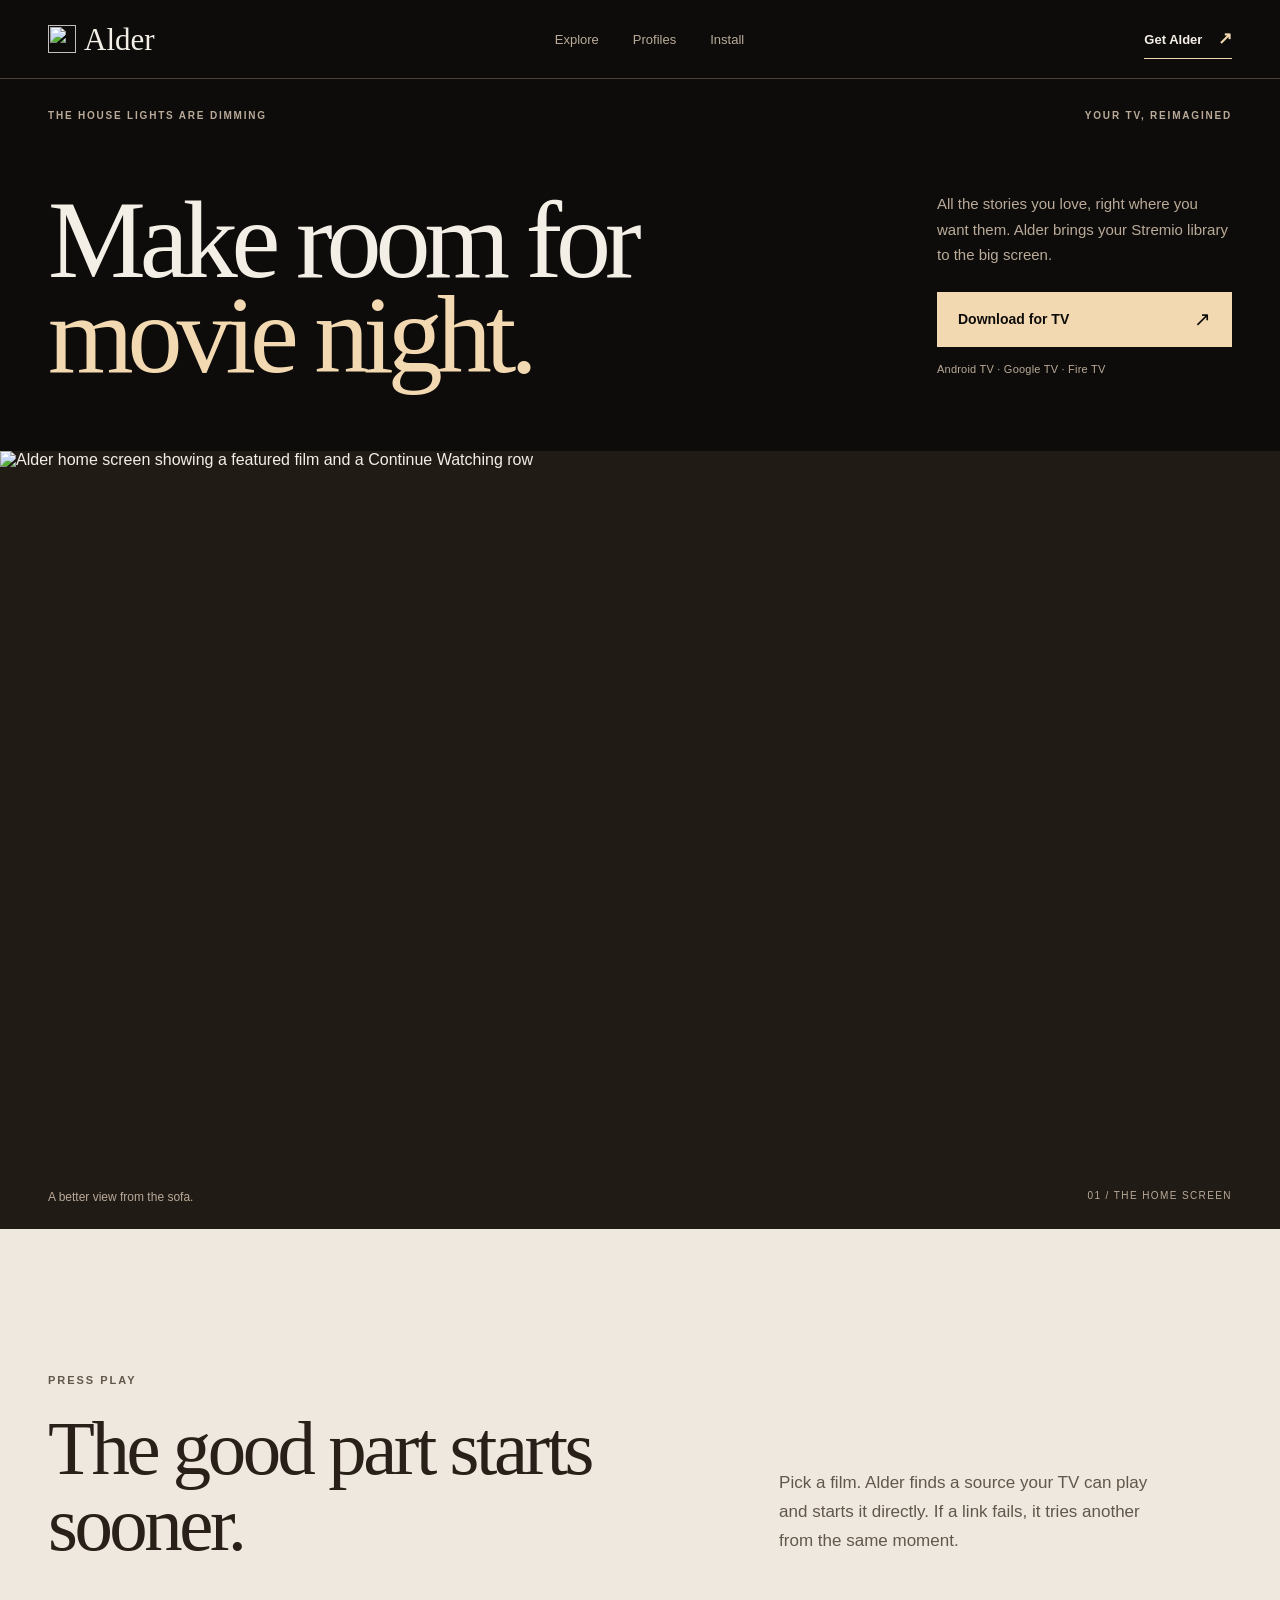
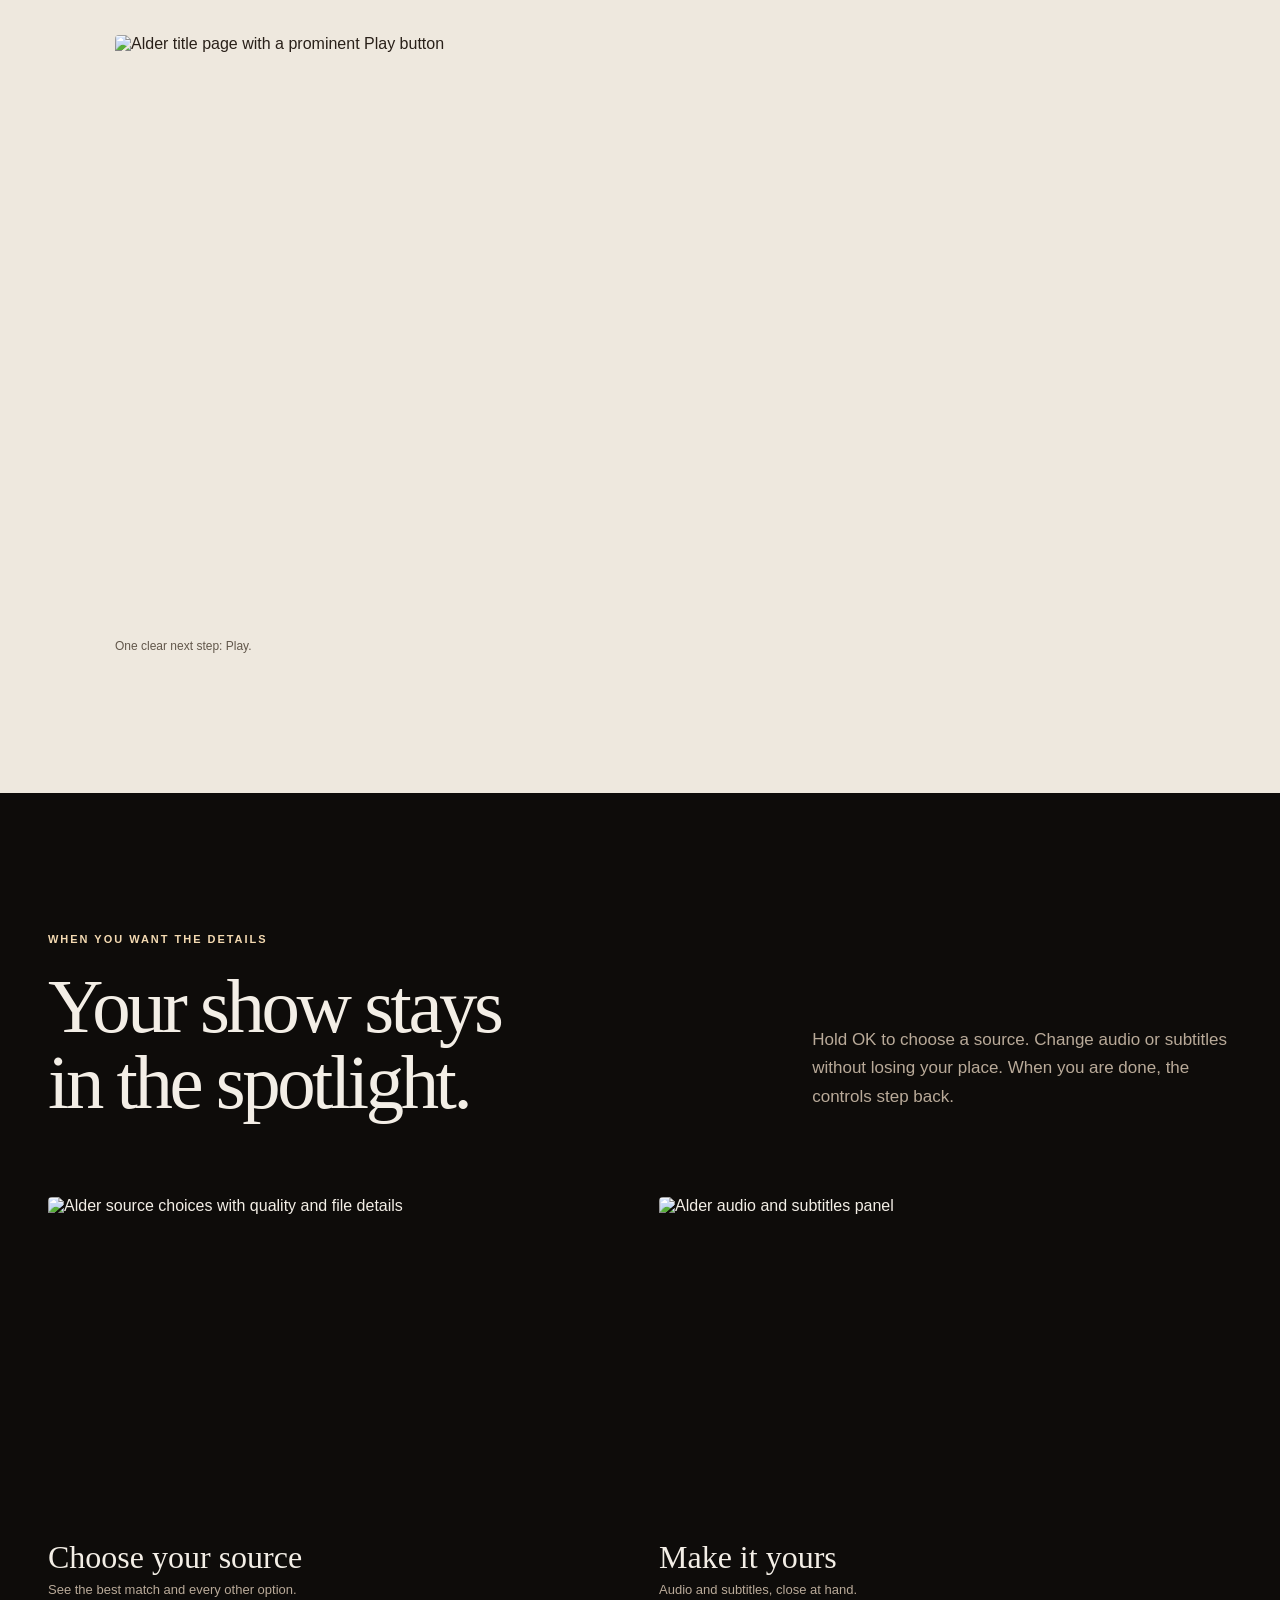
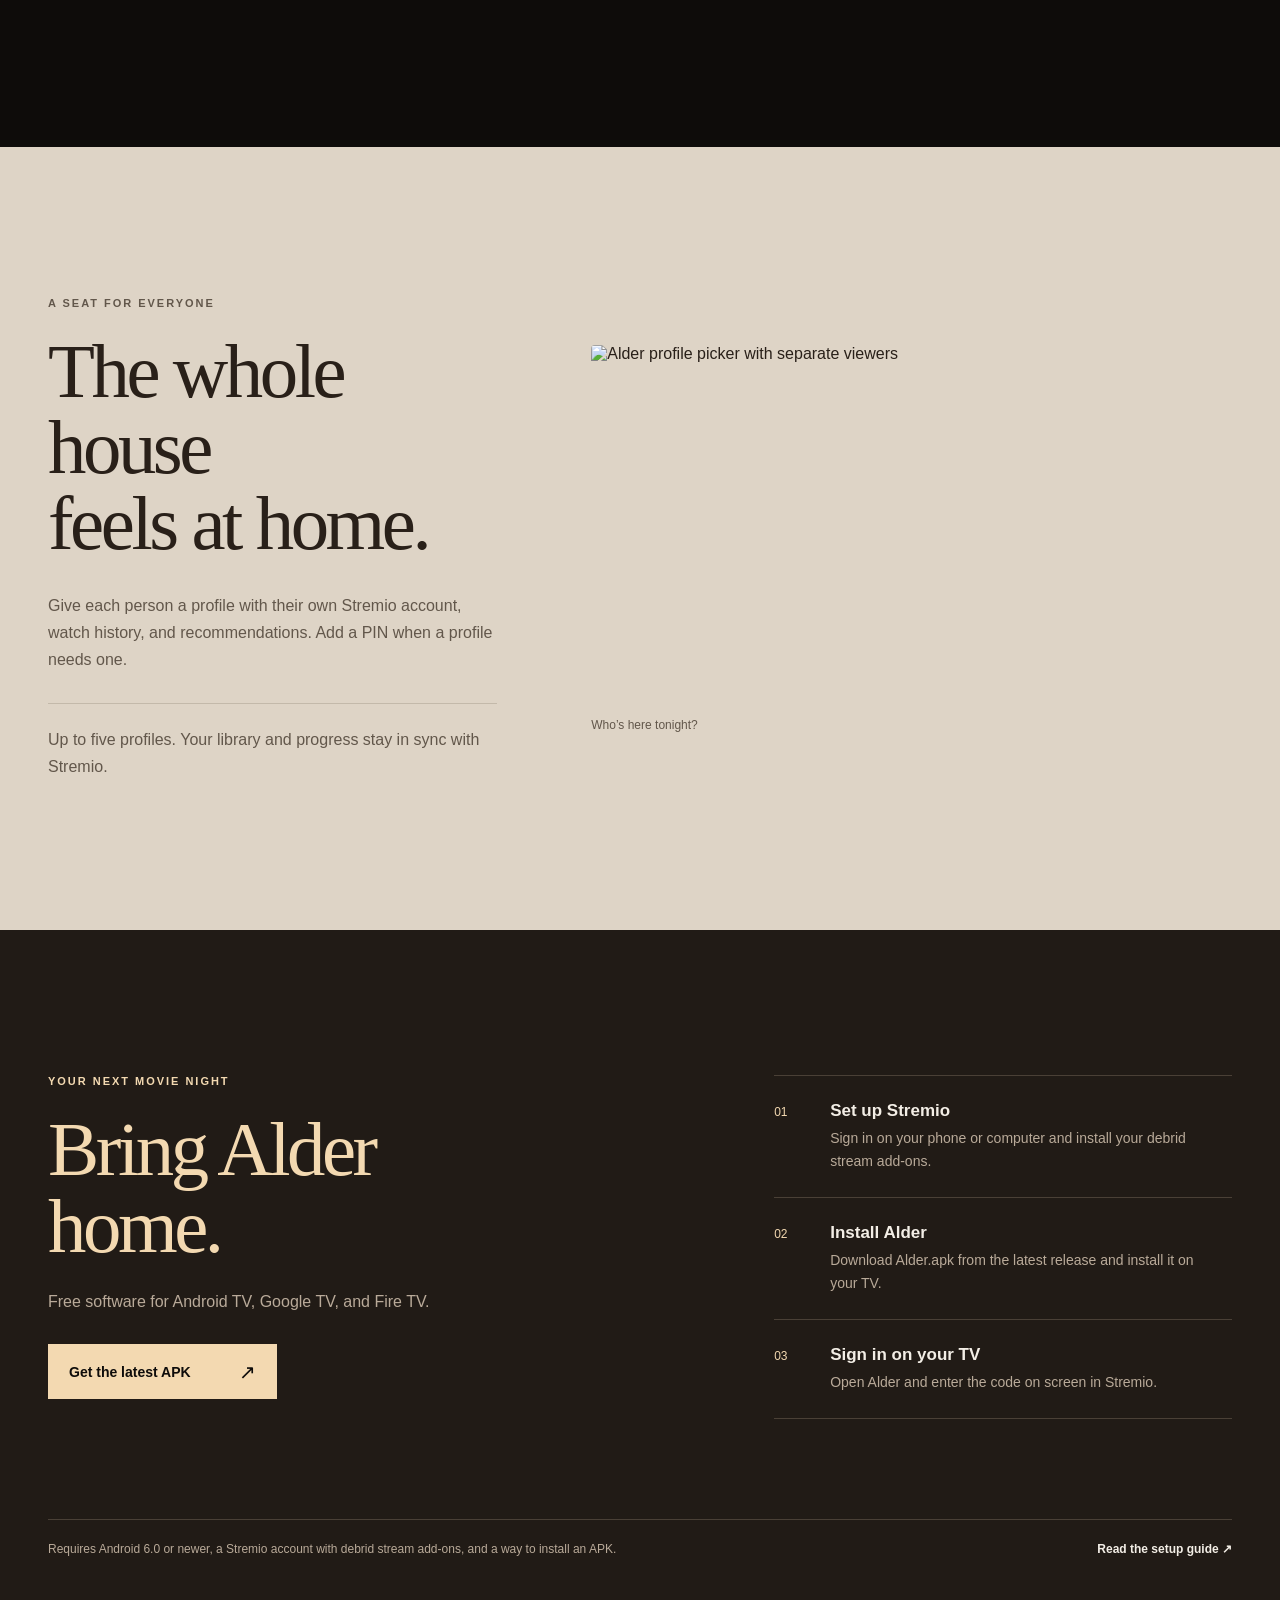
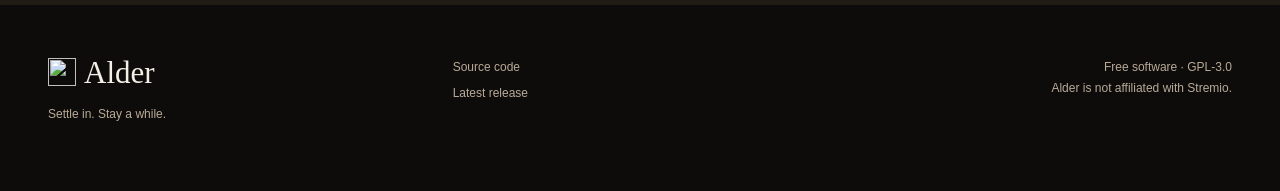
==== site/index.html @ ab05b94f "Merge remote-tracking branch 'upstream/main'" ====
<!doctype html>
<html lang="en">
<head>
  <meta charset="utf-8">
  <meta name="viewport" content="width=device-width, initial-scale=1">
  <meta name="theme-color" content="#0e0c0a">
  <meta name="description" content="Alder brings your Stremio library to Android TV, Google TV, and Fire TV. Find something good and settle in.">
  <meta property="og:title" content="Alder — make room for movie night">
  <meta property="og:description" content="Your Stremio library, at home on the big screen.">
  <meta property="og:image" content="assets/alder-card.webp">
  <title>Alder — make room for movie night</title>
  <link rel="icon" type="image/svg+xml" href="assets/alder-mark.svg">
  <link rel="stylesheet" href="styles.css">
</head>
<body>
  <a class="skip-link" href="#main">Skip to content</a>
  <header class="site-header" id="top">
    <div class="shell header-inner">
      <a class="brand" href="#top" aria-label="Alder home"><img src="assets/alder-mark.svg" alt="" width="28" height="28"><span>Alder</span></a>
      <nav aria-label="Main navigation"><a href="#experience">Explore</a><a href="#profiles">Profiles</a><a href="#get-alder">Install</a></nav>
      <a class="header-cta" href="https://github.com/aradhyas8/Alder/releases/latest">Get Alder <span aria-hidden="true">↗</span></a>
    </div>
  </header>

  <main id="main">
    <section class="hero" aria-labelledby="hero-title">
      <div class="shell hero-topline"><span>THE HOUSE LIGHTS ARE DIMMING</span><span>YOUR TV, REIMAGINED</span></div>
      <div class="shell hero-copy">
        <h1 id="hero-title">Make room for<br><span>movie night.</span></h1>
        <div class="hero-aside">
          <p>All the stories you love, right where you want them. Alder brings your Stremio library to the big screen.</p>
          <a class="button" href="https://github.com/aradhyas8/Alder/releases/latest">Download for TV <span aria-hidden="true">↗</span></a>
          <span class="platforms">Android TV · Google TV · Fire TV</span>
        </div>
      </div>
      <figure class="hero-image">
        <img src="assets/home.png" alt="Alder home screen showing a featured film and a Continue Watching row" width="1920" height="1080" fetchpriority="high">
        <figcaption class="shell"><span>A better view from the sofa.</span><span>01 / THE HOME SCREEN</span></figcaption>
      </figure>
    </section>

    <section class="intro" id="experience" aria-labelledby="intro-title">
      <div class="shell intro-inner">
        <div><p class="section-label">PRESS PLAY</p><h2 id="intro-title">The good part starts<br>sooner.</h2></div>
        <p class="intro-copy">Pick a film. Alder finds a source your TV can play and starts it directly. If a link fails, it tries another from the same moment.</p>
      </div>
      <div class="shell image-note">
        <figure><img src="assets/title.png" alt="Alder title page with a prominent Play button" width="1920" height="1080" loading="lazy"><figcaption>One clear next step: Play.</figcaption></figure>
      </div>
    </section>

    <section class="control" aria-labelledby="control-title">
      <div class="shell control-head">
        <div><p class="section-label">WHEN YOU WANT THE DETAILS</p><h2 id="control-title">Your show stays<br>in the spotlight.</h2></div>
        <p>Hold OK to choose a source. Change audio or subtitles without losing your place. When you are done, the controls step back.</p>
      </div>
      <div class="shell control-gallery">
        <figure><img src="assets/sources.jpg" alt="Alder source choices with quality and file details" width="1920" height="1080" loading="lazy"><figcaption><strong>Choose your source</strong><span>See the best match and every other option.</span></figcaption></figure>
        <figure><img src="assets/tracks.jpg" alt="Alder audio and subtitles panel" width="1920" height="1080" loading="lazy"><figcaption><strong>Make it yours</strong><span>Audio and subtitles, close at hand.</span></figcaption></figure>
      </div>
    </section>

    <section class="profiles" id="profiles" aria-labelledby="profiles-title">
      <div class="shell profiles-inner">
        <div class="profiles-copy">
          <p class="section-label">A SEAT FOR EVERYONE</p>
          <h2 id="profiles-title">The whole house<br>feels at home.</h2>
          <p>Give each person a profile with their own Stremio account, watch history, and recommendations. Add a PIN when a profile needs one.</p>
          <p class="small-note">Up to five profiles. Your library and progress stay in sync with Stremio.</p>
        </div>
        <figure><img src="assets/profiles.jpg" alt="Alder profile picker with separate viewers" width="1920" height="1080" loading="lazy"><figcaption>Who’s here tonight?</figcaption></figure>
      </div>
    </section>

    <section class="install" id="get-alder" aria-labelledby="install-title">
      <div class="shell install-inner">
        <div class="install-lead">
          <p class="section-label">YOUR NEXT MOVIE NIGHT</p>
          <h2 id="install-title">Bring Alder<br>home.</h2>
          <p>Free software for Android TV, Google TV, and Fire TV.</p>
          <a class="button" href="https://github.com/aradhyas8/Alder/releases/latest">Get the latest APK <span aria-hidden="true">↗</span></a>
        </div>
        <ol class="steps">
          <li><span>01</span><div><h3>Set up Stremio</h3><p>Sign in on your phone or computer and install your debrid stream add-ons.</p></div></li>
          <li><span>02</span><div><h3>Install Alder</h3><p>Download Alder.apk from the latest release and install it on your TV.</p></div></li>
          <li><span>03</span><div><h3>Sign in on your TV</h3><p>Open Alder and enter the code on screen in Stremio.</p></div></li>
        </ol>
      </div>
      <div class="shell install-foot"><p>Requires Android 6.0 or newer, a Stremio account with debrid stream add-ons, and a way to install an APK.</p><a href="https://github.com/aradhyas8/Alder#install">Read the setup guide ↗</a></div>
    </section>
  </main>

  <footer class="site-footer">
    <div class="shell footer-inner"><div><a class="brand" href="#top"><img src="assets/alder-mark.svg" alt="" width="28" height="28"><span>Alder</span></a><p>Settle in. Stay a while.</p></div><nav aria-label="Footer navigation"><a href="https://github.com/aradhyas8/Alder">Source code</a><a href="https://github.com/aradhyas8/Alder/releases/latest">Latest release</a></nav><p>Free software · GPL-3.0<br>Alder is not affiliated with Stremio.</p></div>
  </footer>
</body>
</html>
---- site/styles.css ----
/* Hallmark · macrostructure: Workbench · genre: atmospheric · theme: House Lights · enrichment: none · nav: N9 · footer: Ft5 · pre-emit critique: P4 H4 E4 S5 R4 V4 */
@import url("tokens.css");
@font-face { font-family: Inter; src: url("assets/inter.ttf") format("truetype"); font-display: swap; }
@font-face { font-family: "Instrument Serif"; src: url("assets/instrument-serif.ttf") format("truetype"); font-display: swap; }

* { box-sizing: border-box; }
html, body { overflow-x: clip; }
html { scroll-behavior: smooth; }
body { margin: 0; background: var(--color-night); color: var(--color-cream); font-family: var(--font-body); -webkit-font-smoothing: antialiased; }
a { color: inherit; text-decoration: none; }
img { display: block; max-width: 100%; }
figure, h1, h2, h3, p { margin: 0; }
h1, h2, h3 { font-style: normal; min-width: 0; overflow-wrap: anywhere; }
::selection { color: var(--color-night); background: var(--color-tungsten); }
:focus-visible { outline: 2px solid var(--color-focus); outline-offset: 5px; }
.skip-link { position: absolute; z-index: 20; top: -100px; left: 20px; padding: 12px 16px; background: var(--color-tungsten); color: var(--color-night); }
.skip-link:focus { top: 12px; }
.shell { width: min(100% - 96px, 1320px); margin-inline: auto; }
.section-label { color: var(--color-tungsten); font-size: 11px; font-weight: 700; letter-spacing: .18em; }
h2 { font-family: var(--font-display); font-size: clamp(3.5rem, 6vw, 6.5rem); font-weight: 400; letter-spacing: -.045em; line-height: .99; }
.button { display: inline-flex; align-items: center; justify-content: space-between; gap: var(--space-xl); min-height: 55px; padding: 0 21px; color: var(--color-night); background: var(--color-tungsten); font-size: 14px; font-weight: 700; white-space: nowrap; transition: transform var(--dur-short) var(--ease-out), background var(--dur-short) var(--ease-out); }
.button:hover { transform: translateY(-3px); background: var(--color-cream); }
.button span { font-size: 20px; font-weight: 400; }
.site-header { border-bottom: 1px solid var(--color-rule-dark); }
.header-inner { min-height: 78px; display: flex; align-items: center; justify-content: space-between; gap: var(--space-lg); }
.brand { display: inline-flex; align-items: center; gap: 8px; white-space: nowrap; font-family: var(--font-display); font-size: 31px; line-height: 1; }
.site-header nav { display: flex; gap: 34px; color: var(--color-muted-dark); font-size: 13px; }
.site-header nav a, .header-cta, .site-footer a, .install-foot a { transition: color var(--dur-short) ease; white-space: nowrap; }
.site-header nav a:hover, .header-cta:hover, .site-footer a:hover, .install-foot a:hover { color: var(--color-tungsten); }
.header-cta { font-size: 13px; font-weight: 700; border-bottom: 1px solid var(--color-tungsten); padding-block: 9px; }
.header-cta span { padding-left: 12px; color: var(--color-tungsten); font-size: 17px; }

.hero { padding-top: 31px; }
.hero-topline { display: flex; justify-content: space-between; color: var(--color-muted-dark); font-size: 10px; font-weight: 700; letter-spacing: .18em; }
.hero-copy { display: flex; align-items: end; justify-content: space-between; gap: 5%; padding-top: 70px; padding-bottom: 68px; }
.hero h1 { max-width: 920px; font-family: var(--font-display); font-size: clamp(5rem, 8.6vw, 9.5rem); font-weight: 400; letter-spacing: -.055em; line-height: .86; }
.hero h1 span { color: var(--color-tungsten); }
.hero-aside { flex: 0 0 295px; padding-bottom: 8px; }
.hero-aside p { color: var(--color-muted-dark); font-size: 15px; line-height: 1.7; }
.hero-aside .button { width: 100%; margin-top: 24px; }
.platforms { display: block; margin-top: 16px; color: var(--color-muted-dark); font-size: 11px; letter-spacing: .02em; }
.hero-image { background: var(--color-night-raised); }
.hero-image img { width: 100%; height: auto; }
.hero-image figcaption { display: flex; justify-content: space-between; gap: var(--space-md); padding-top: 19px; padding-bottom: 25px; color: var(--color-muted-dark); font-size: 12px; }
.hero-image figcaption span:last-child { font-size: 10px; letter-spacing: .14em; }

.intro { padding: 145px 0 140px; color: var(--color-ink); background: var(--color-paper); }
.intro .section-label, .profiles .section-label { color: var(--color-muted-light); }
.intro-inner { display: grid; grid-template-columns: minmax(0, 1.15fr) minmax(0, .85fr); column-gap: 10%; }
.intro-inner .section-label { margin-bottom: 25px; }
.intro-copy { max-width: 390px; align-self: end; padding-bottom: 7px; color: var(--color-muted-light); font-size: 17px; line-height: 1.7; }
.image-note { margin-top: 72px; }
.image-note figure { max-width: 1050px; margin-inline: auto; }
.image-note img { width: 100%; height: auto; border-radius: var(--radius-image); }
.image-note figcaption { margin-top: 14px; color: var(--color-muted-light); font-size: 12px; }

.control { padding: 140px 0 150px; background: var(--color-night); }
.control-head { display: grid; grid-template-columns: minmax(0, 1fr) minmax(0, .65fr); gap: 0 10%; }
.control-head .section-label { margin-bottom: 24px; }
.control-head p:last-child { max-width: 420px; align-self: end; padding-bottom: 9px; color: var(--color-muted-dark); font-size: 17px; line-height: 1.7; }
.control-gallery { display: grid; grid-template-columns: minmax(0, 1fr) minmax(0, 1fr); gap: 38px; margin-top: 76px; }
.control-gallery figure { min-width: 0; }
.control-gallery img { width: 100%; height: auto; border-radius: var(--radius-image); }
.control-gallery figcaption { display: grid; gap: 6px; padding-top: 19px; }
.control-gallery strong { font-family: var(--font-display); font-size: 32px; font-weight: 400; }
.control-gallery figcaption span { color: var(--color-muted-dark); font-size: 13px; }

.profiles { padding: 150px 0; color: var(--color-ink); background: var(--color-paper-deep); }
.profiles-inner { display: grid; grid-template-columns: minmax(0, .7fr) minmax(0, 1fr); align-items: center; gap: 8%; }
.profiles-copy h2 { margin-top: 25px; }
.profiles-copy > p:not(.section-label) { max-width: 490px; margin-top: 30px; color: var(--color-muted-light); font-size: 16px; line-height: 1.7; }
.profiles-copy > .small-note { padding-top: 22px; border-top: 1px solid var(--color-rule-light); font-size: 13px; }
.profiles figure img { width: 100%; height: auto; border-radius: var(--radius-image); }
.profiles figcaption { margin-top: 13px; color: var(--color-muted-light); font-size: 12px; }

.install { padding: 145px 0 45px; background: var(--color-night-raised); }
.install-inner { display: grid; grid-template-columns: minmax(0, 1fr) minmax(0, .8fr); gap: 13%; }
.install-lead h2 { margin-top: 25px; color: var(--color-tungsten); }
.install-lead > p:not(.section-label) { margin-top: 24px; color: var(--color-muted-dark); font-size: 16px; line-height: 1.6; }
.install-lead .button { margin-top: 30px; }
.steps { margin: 0; padding: 0; list-style: none; border-top: 1px solid var(--color-rule-dark); }
.steps li { display: grid; grid-template-columns: 40px minmax(0, 1fr); gap: 16px; padding: 25px 0; border-bottom: 1px solid var(--color-rule-dark); }
.steps li > span { padding-top: 4px; color: var(--color-tungsten); font-size: 12px; }
.steps h3 { font-size: 17px; font-weight: 600; }
.steps p { max-width: 390px; margin-top: 6px; color: var(--color-muted-dark); font-size: 14px; line-height: 1.6; }
.install-foot { display: flex; justify-content: space-between; gap: 25px; margin-top: 100px; padding-top: 20px; border-top: 1px solid var(--color-rule-dark); color: var(--color-muted-dark); font-size: 12px; line-height: 1.6; }
.install-foot p { max-width: 670px; }
.install-foot a { align-self: start; color: var(--color-cream); font-weight: 700; }

.site-footer { padding: 52px 0 65px; background: var(--color-night); }
.footer-inner { display: grid; grid-template-columns: 1fr 1fr 1fr; gap: 30px; }
.footer-inner > div > p { margin-top: 14px; }
.footer-inner p, .footer-inner nav { color: var(--color-muted-dark); font-size: 12px; line-height: 1.8; }
.footer-inner nav { display: flex; flex-direction: column; gap: 5px; }
.footer-inner > p { text-align: right; }

@media (max-width: 1000px) {
  .shell { width: min(100% - 64px, 1320px); }
  .hero h1 { font-size: clamp(4.7rem, 9vw, 7rem); }
  .hero-aside { flex-basis: 250px; }
  .profiles-inner { gap: 5%; }
}
@media (max-width: 768px) {
  .shell { width: min(100% - 44px, 1320px); }
  .site-header nav { display: none; }
  .hero-copy { display: block; padding: 65px 0 55px; }
  .hero h1 { font-size: clamp(4.5rem, 12vw, 7rem); }
  .hero-aside { max-width: 410px; margin-top: 38px; }
  .hero-aside .button { width: auto; }
  .intro, .control, .profiles { padding: 105px 0; }
  .intro-inner, .control-head, .profiles-inner, .install-inner { grid-template-columns: minmax(0, 1fr); }
  .intro-copy, .control-head p:last-child { margin-top: 28px; }
  .image-note, .control-gallery { margin-top: 55px; }
  .profiles figure { margin-top: 50px; }
  .install { padding-top: 105px; }
  .steps { margin-top: 70px; }
  .install-foot { margin-top: 65px; }
}
@media (max-width: 520px) {
  .shell { width: min(100% - 36px, 1320px); }
  .header-inner { min-height: 70px; }
  .brand { font-size: 28px; }
  .header-cta { font-size: 12px; }
  .hero { padding-top: 25px; }
  .hero-topline span:last-child { display: none; }
  .hero-copy { padding: 52px 0 46px; }
  .hero h1 { font-size: clamp(3.55rem, 14.5vw, 5rem); }
  .hero-aside { margin-top: 30px; }
  .hero-aside p { font-size: 15px; }
  .hero-image figcaption { padding-top: 13px; padding-bottom: 17px; }
  .hero-image figcaption span:last-child { display: none; }
  .intro, .control, .profiles { padding: 82px 0; }
  h2 { font-size: clamp(3.1rem, 12vw, 4.6rem); }
  .intro-copy, .control-head p:last-child { font-size: 15px; }
  .image-note, .control-gallery { margin-top: 40px; }
  .control-gallery { grid-template-columns: minmax(0, 1fr); gap: 40px; }
  .profiles figure { margin-top: 38px; }
  .install { padding-top: 85px; }
  .steps { margin-top: 55px; }
  .install-foot { display: block; margin-top: 55px; }
  .install-foot a { display: inline-block; margin-top: 18px; }
  .footer-inner { grid-template-columns: minmax(0, 1fr); gap: 30px; }
  .footer-inner > p { text-align: left; }
}
@media (prefers-reduced-motion: reduce) {
  html { scroll-behavior: auto; }
  .button, .site-header nav a, .header-cta, .site-footer a, .install-foot a { transition: none; }
}
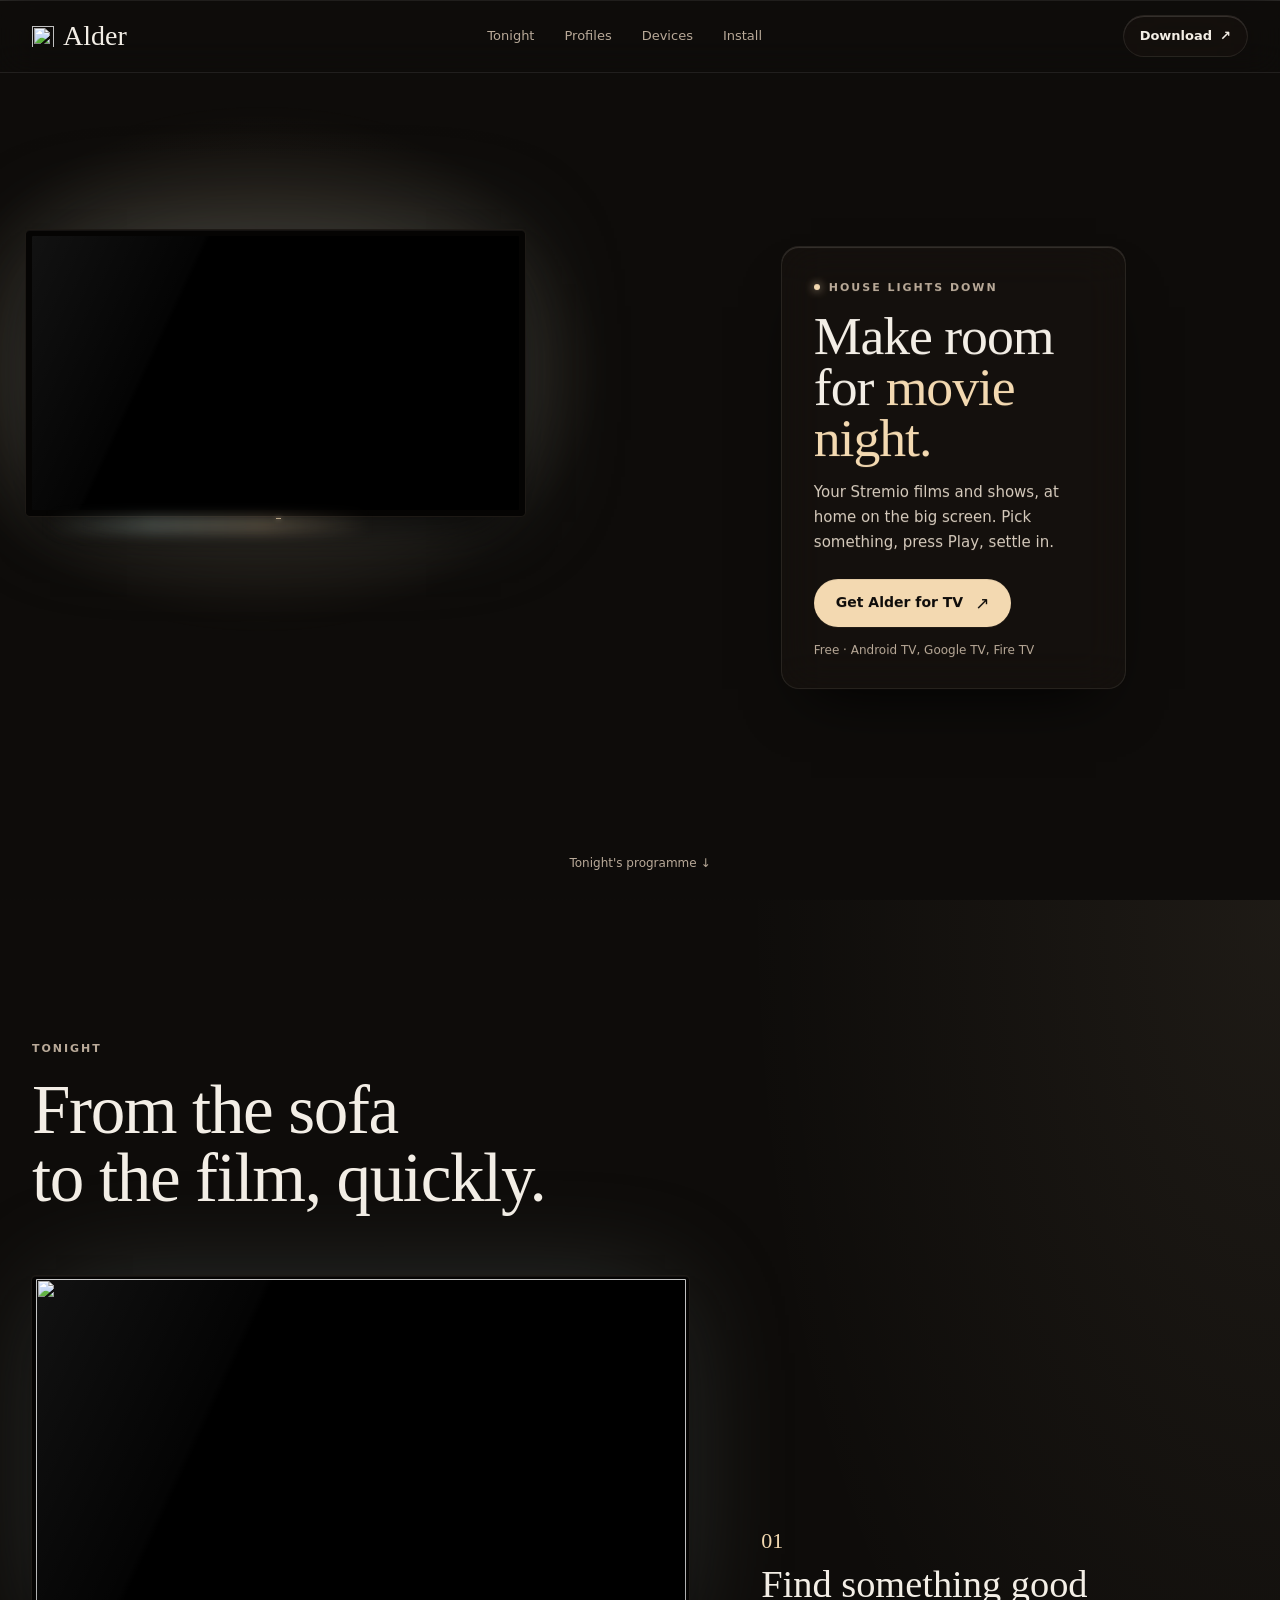
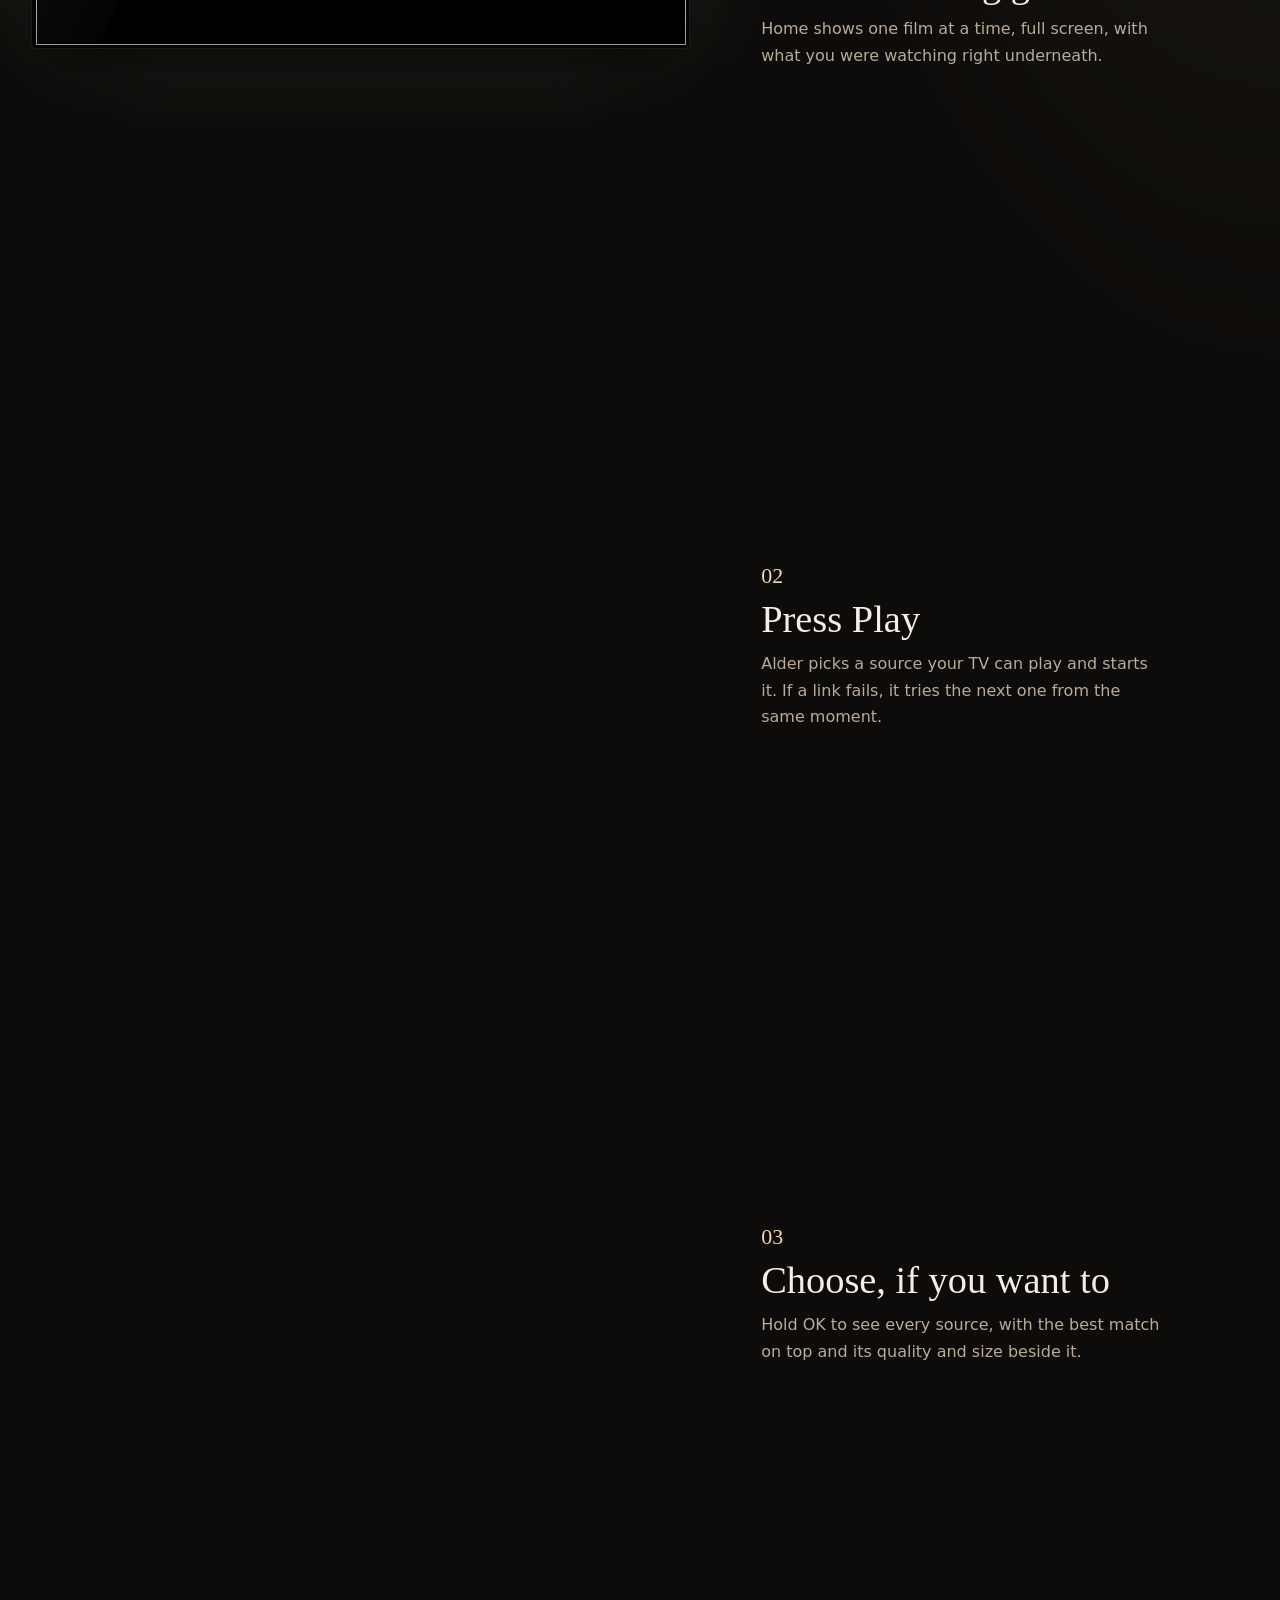
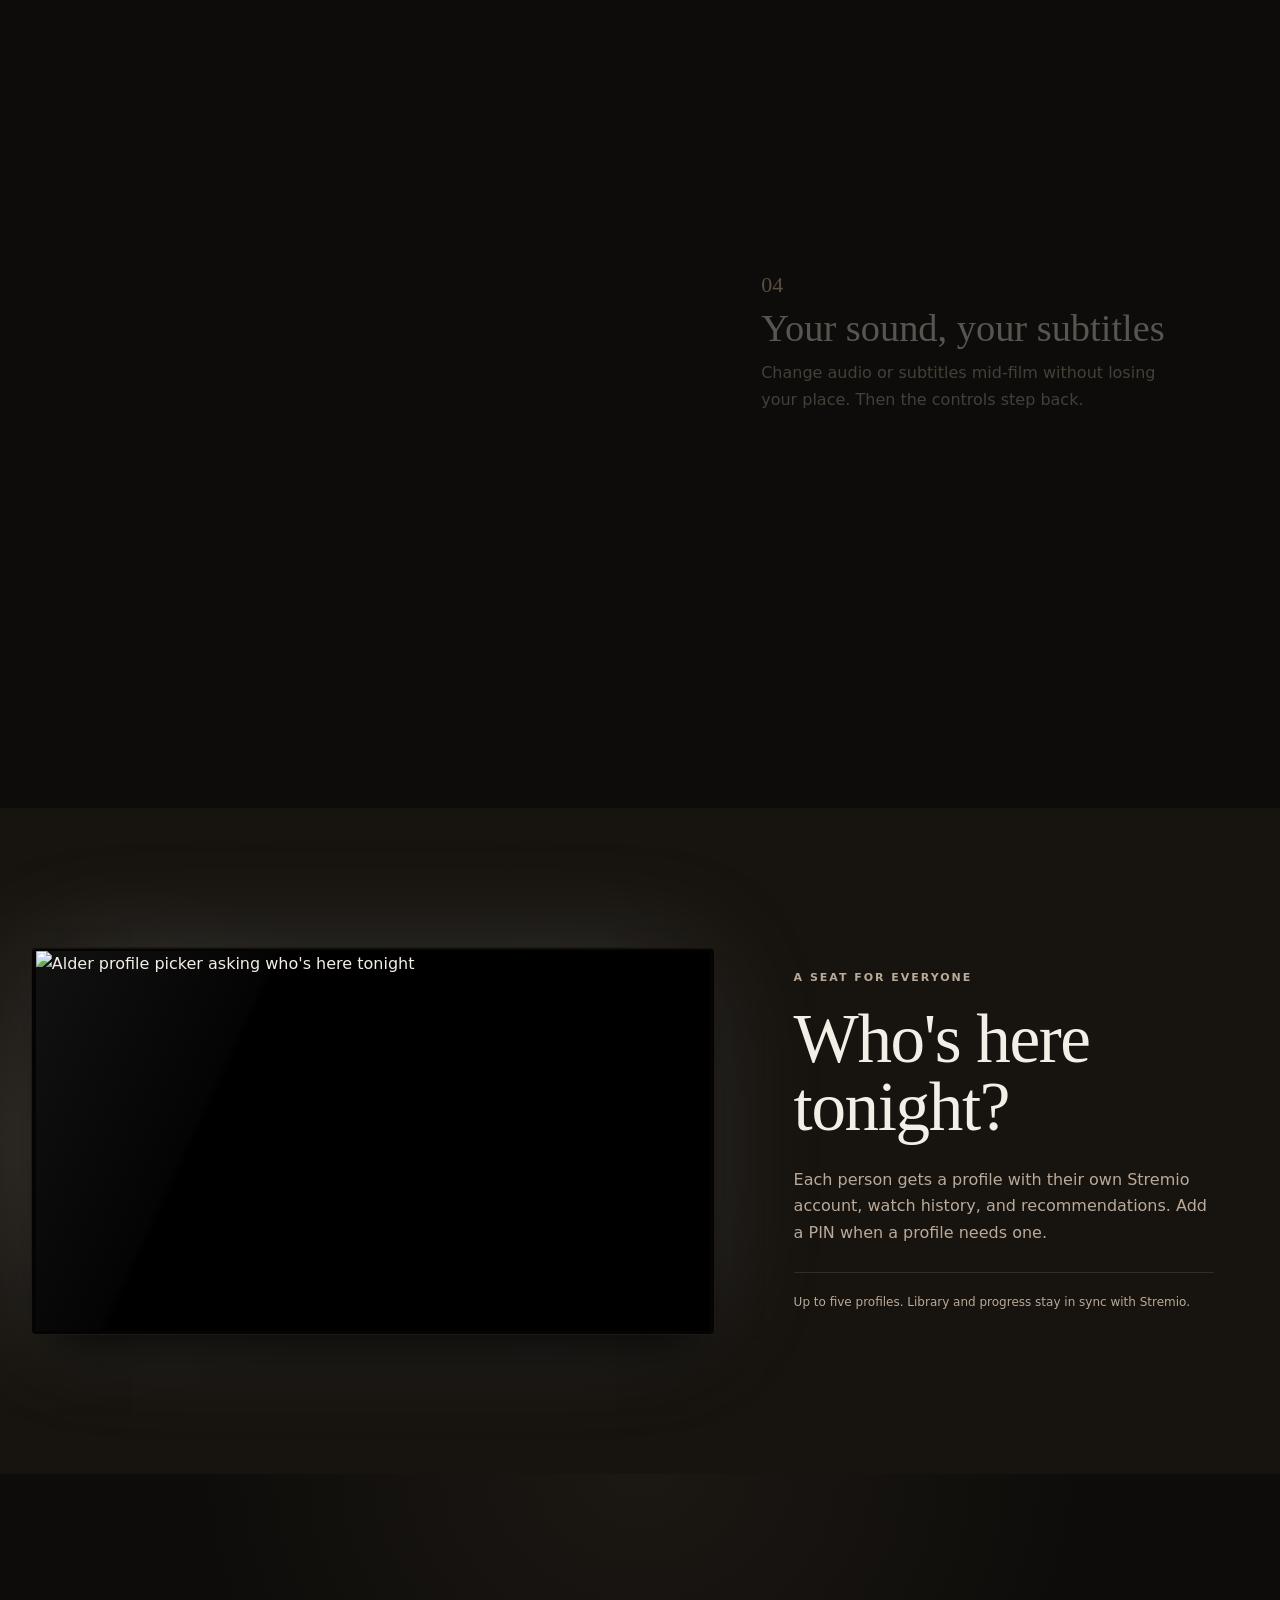
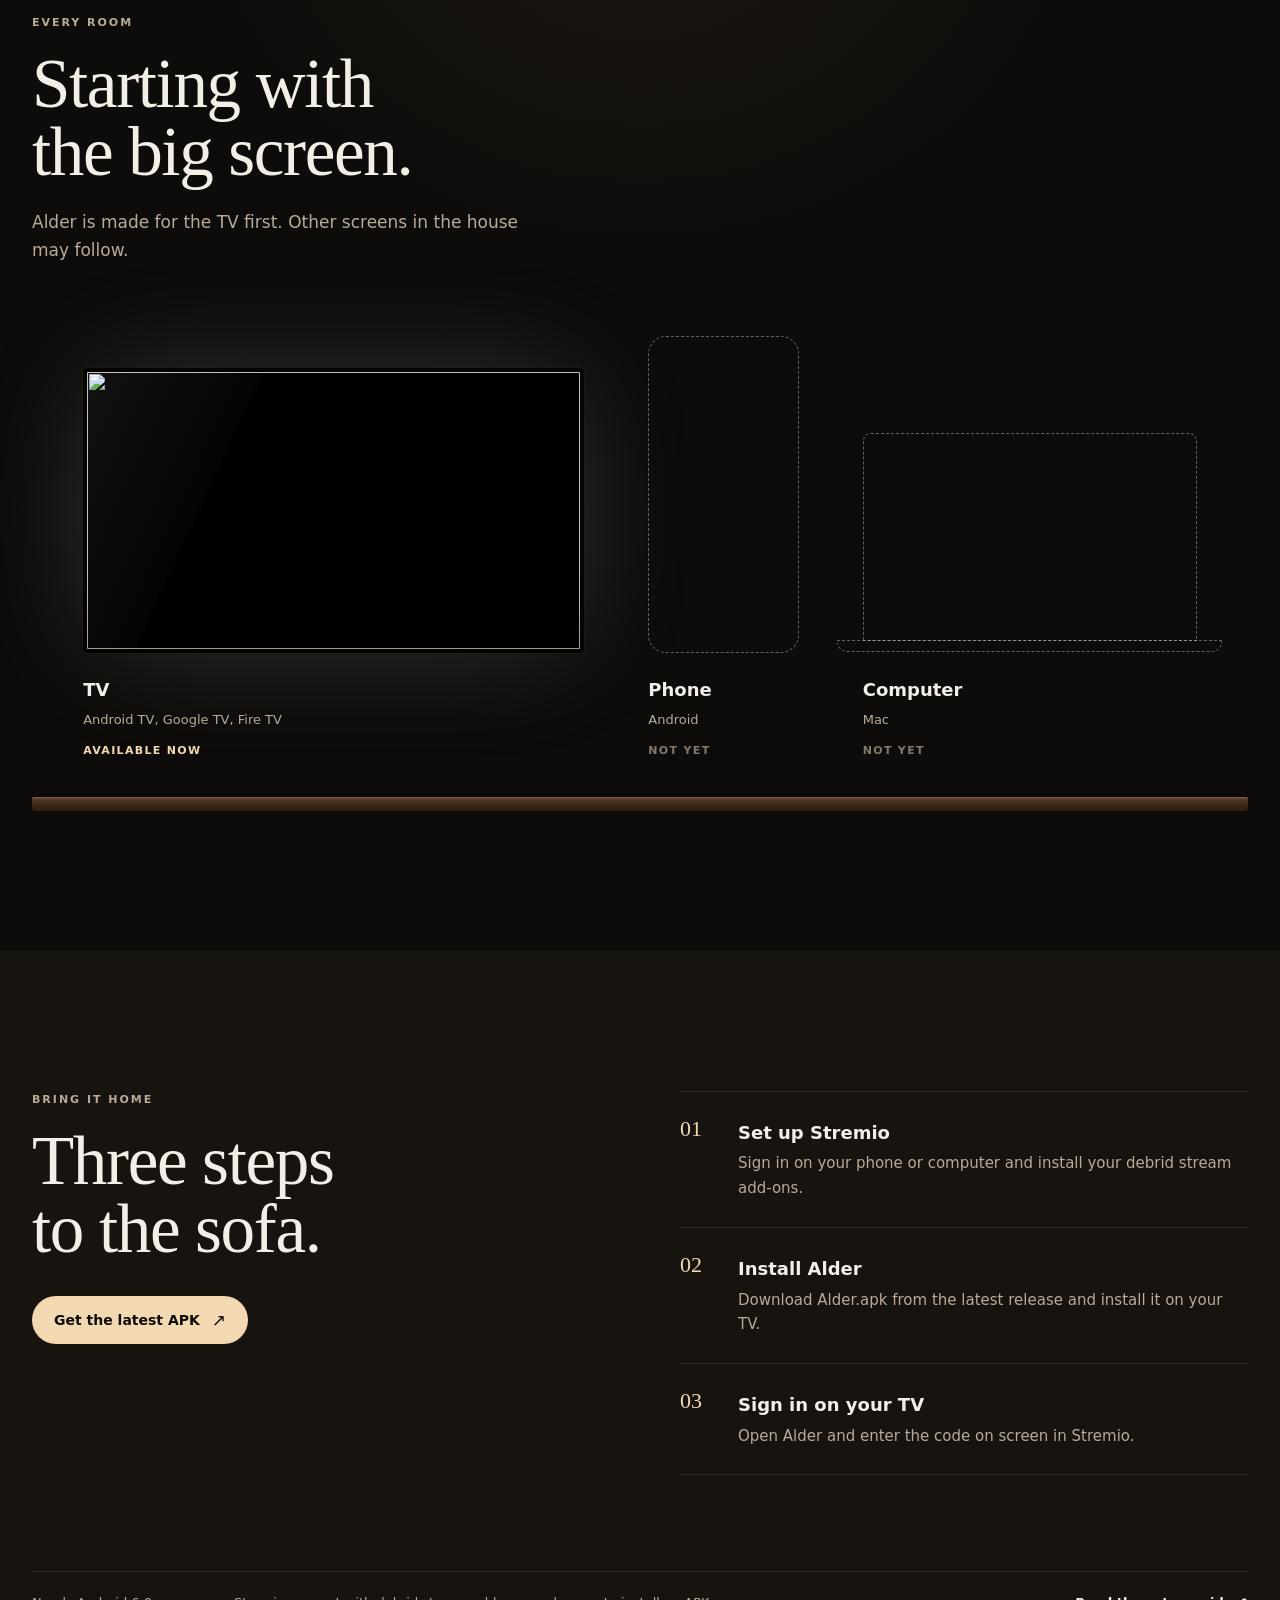
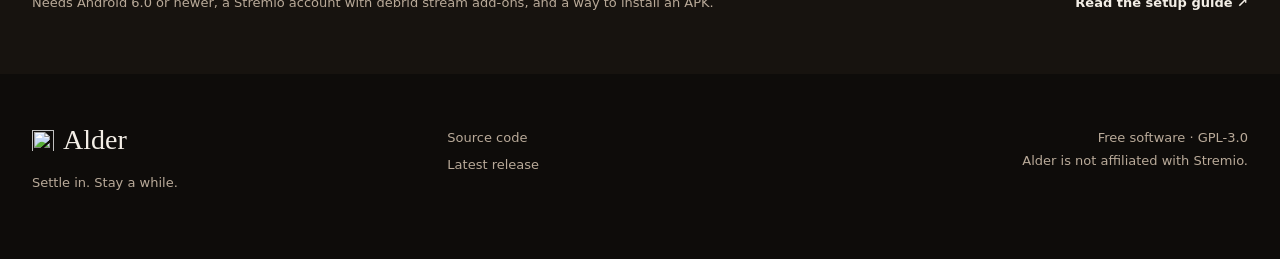
==== commit 4cb600af: "Merge remote-tracking branch 'upstream/main'" ====
--- a/site/index.html
+++ b/site/index.html
@@ -4,94 +4,182 @@
   <meta charset="utf-8">
   <meta name="viewport" content="width=device-width, initial-scale=1">
   <meta name="theme-color" content="#0e0c0a">
-  <meta name="description" content="Alder brings your Stremio library to Android TV, Google TV, and Fire TV. Find something good and settle in.">
+  <meta name="description" content="Alder brings your Stremio films and shows to Android TV, Google TV, and Fire TV. Pick something, press Play, settle in.">
   <meta property="og:title" content="Alder — make room for movie night">
   <meta property="og:description" content="Your Stremio library, at home on the big screen.">
   <meta property="og:image" content="assets/alder-card.webp">
   <title>Alder — make room for movie night</title>
   <link rel="icon" type="image/svg+xml" href="assets/alder-mark.svg">
+  <link rel="preload" href="assets/living-room.webp" as="image">
   <link rel="stylesheet" href="styles.css">
 </head>
 <body>
   <a class="skip-link" href="#main">Skip to content</a>
-  <header class="site-header" id="top">
+
+  <header class="site-header">
     <div class="shell header-inner">
-      <a class="brand" href="#top" aria-label="Alder home"><img src="assets/alder-mark.svg" alt="" width="28" height="28"><span>Alder</span></a>
-      <nav aria-label="Main navigation"><a href="#experience">Explore</a><a href="#profiles">Profiles</a><a href="#get-alder">Install</a></nav>
-      <a class="header-cta" href="https://github.com/aradhyas8/Alder/releases/latest">Get Alder <span aria-hidden="true">↗</span></a>
+      <a class="brand" href="#top" aria-label="Alder home"><img src="assets/alder-mark.svg" alt="" width="22" height="22"><span>Alder</span></a>
+      <nav aria-label="Main navigation"><a href="#tonight">Tonight</a><a href="#profiles">Profiles</a><a href="#devices">Devices</a><a href="#install">Install</a></nav>
+      <a class="pill glass" href="https://github.com/aradhyas8/Alder/releases/latest">Download <span aria-hidden="true">↗</span></a>
     </div>
   </header>
 
   <main id="main">
-    <section class="hero" aria-labelledby="hero-title">
-      <div class="shell hero-topline"><span>THE HOUSE LIGHTS ARE DIMMING</span><span>YOUR TV, REIMAGINED</span></div>
-      <div class="shell hero-copy">
-        <h1 id="hero-title">Make room for<br><span>movie night.</span></h1>
-        <div class="hero-aside">
-          <p>All the stories you love, right where you want them. Alder brings your Stremio library to the big screen.</p>
-          <a class="button" href="https://github.com/aradhyas8/Alder/releases/latest">Download for TV <span aria-hidden="true">↗</span></a>
-          <span class="platforms">Android TV · Google TV · Fire TV</span>
+    <!-- 1 · The room -->
+    <section class="hero" id="top" aria-labelledby="hero-title">
+      <div class="stage" aria-hidden="true">
+        <img class="room" src="assets/living-room.webp" alt="" width="1536" height="1024">
+        <div class="spill"></div>
+        <div class="tv tv--wall">
+          <div class="screen cycle">
+            <img src="assets/home.webp" alt="" width="1920" height="1080">
+            <img src="assets/title.webp" alt="" width="1920" height="1080">
+            <img src="assets/sources.jpg" alt="" width="1600" height="900">
+            <img src="assets/profiles.jpg" alt="" width="1600" height="900">
+          </div>
+          <span class="led"></span>
         </div>
+        <div class="console-glow"></div>
       </div>
-      <figure class="hero-image">
-        <img src="assets/home.png" alt="Alder home screen showing a featured film and a Continue Watching row" width="1920" height="1080" fetchpriority="high">
-        <figcaption class="shell"><span>A better view from the sofa.</span><span>01 / THE HOME SCREEN</span></figcaption>
-      </figure>
+
+      <div class="hero-card glass">
+        <p class="eyebrow"><span class="dot"></span>House lights down</p>
+        <h1 id="hero-title">Make room for <em>movie night.</em></h1>
+        <p>Your Stremio films and shows, at home on the big screen. Pick something, press Play, settle in.</p>
+        <a class="button" href="https://github.com/aradhyas8/Alder/releases/latest">Get Alder for TV <span aria-hidden="true">↗</span></a>
+        <p class="fine">Free · Android TV, Google TV, Fire TV</p>
+      </div>
+
+      <a class="scroll-cue" href="#tonight">Tonight's programme <span aria-hidden="true">↓</span></a>
     </section>
 
-    <section class="intro" id="experience" aria-labelledby="intro-title">
-      <div class="shell intro-inner">
-        <div><p class="section-label">PRESS PLAY</p><h2 id="intro-title">The good part starts<br>sooner.</h2></div>
-        <p class="intro-copy">Pick a film. Alder finds a source your TV can play and starts it directly. If a link fails, it tries another from the same moment.</p>
+    <!-- 2 · Tonight -->
+    <section class="tonight" id="tonight" aria-labelledby="tonight-title">
+      <div class="shell">
+        <p class="eyebrow">Tonight</p>
+        <h2 id="tonight-title">From the sofa<br>to the film, quickly.</h2>
       </div>
-      <div class="shell image-note">
-        <figure><img src="assets/title.png" alt="Alder title page with a prominent Play button" width="1920" height="1080" loading="lazy"><figcaption>One clear next step: Play.</figcaption></figure>
+
+      <div class="shell tonight-grid">
+        <div class="pinned" aria-hidden="true">
+          <div class="tv">
+            <div class="screen" id="tonight-screen">
+              <img class="on" src="assets/home.webp" alt="" width="1920" height="1080">
+              <img src="assets/title.webp" alt="" width="1920" height="1080" loading="lazy">
+              <img src="assets/sources.jpg" alt="" width="1600" height="900" loading="lazy">
+              <img src="assets/tracks.jpg" alt="" width="1600" height="900" loading="lazy">
+            </div>
+          </div>
+        </div>
+
+        <ol class="steps">
+          <li data-screen="0">
+            <span class="num">01</span>
+            <h3>Find something good</h3>
+            <p>Home shows one film at a time, full screen, with what you were watching right underneath.</p>
+            <div class="tv tv--inline"><div class="screen"><img src="assets/home.webp" alt="Alder home screen with a featured film and a Continue row" width="1920" height="1080" loading="lazy"></div></div>
+          </li>
+          <li data-screen="1">
+            <span class="num">02</span>
+            <h3>Press Play</h3>
+            <p>Alder picks a source your TV can play and starts it. If a link fails, it tries the next one from the same moment.</p>
+            <div class="tv tv--inline"><div class="screen"><img src="assets/title.webp" alt="Alder title page with one Play button" width="1920" height="1080" loading="lazy"></div></div>
+          </li>
+          <li data-screen="2">
+            <span class="num">03</span>
+            <h3>Choose, if you want to</h3>
+            <p>Hold OK to see every source, with the best match on top and its quality and size beside it.</p>
+            <div class="tv tv--inline"><div class="screen"><img src="assets/sources.jpg" alt="Alder sources list with a best match" width="1600" height="900" loading="lazy"></div></div>
+          </li>
+          <li data-screen="3">
+            <span class="num">04</span>
+            <h3>Your sound, your subtitles</h3>
+            <p>Change audio or subtitles mid-film without losing your place. Then the controls step back.</p>
+            <div class="tv tv--inline"><div class="screen"><img src="assets/tracks.jpg" alt="Alder audio and subtitles panel over a film" width="1600" height="900" loading="lazy"></div></div>
+          </li>
+        </ol>
       </div>
     </section>
 
-    <section class="control" aria-labelledby="control-title">
-      <div class="shell control-head">
-        <div><p class="section-label">WHEN YOU WANT THE DETAILS</p><h2 id="control-title">Your show stays<br>in the spotlight.</h2></div>
-        <p>Hold OK to choose a source. Change audio or subtitles without losing your place. When you are done, the controls step back.</p>
-      </div>
-      <div class="shell control-gallery">
-        <figure><img src="assets/sources.jpg" alt="Alder source choices with quality and file details" width="1920" height="1080" loading="lazy"><figcaption><strong>Choose your source</strong><span>See the best match and every other option.</span></figcaption></figure>
-        <figure><img src="assets/tracks.jpg" alt="Alder audio and subtitles panel" width="1920" height="1080" loading="lazy"><figcaption><strong>Make it yours</strong><span>Audio and subtitles, close at hand.</span></figcaption></figure>
+    <!-- 3 · A seat for everyone -->
+    <section class="profiles" id="profiles" aria-labelledby="profiles-title">
+      <div class="shell profiles-grid">
+        <div class="tv"><div class="screen"><img src="assets/profiles.jpg" alt="Alder profile picker asking who's here tonight" width="1600" height="900" loading="lazy"></div></div>
+        <div class="profiles-copy">
+          <p class="eyebrow">A seat for everyone</p>
+          <h2 id="profiles-title">Who's here<br>tonight?</h2>
+          <p>Each person gets a profile with their own Stremio account, watch history, and recommendations. Add a PIN when a profile needs one.</p>
+          <p class="fine rule">Up to five profiles. Library and progress stay in sync with Stremio.</p>
+        </div>
       </div>
     </section>
 
-    <section class="profiles" id="profiles" aria-labelledby="profiles-title">
-      <div class="shell profiles-inner">
-        <div class="profiles-copy">
-          <p class="section-label">A SEAT FOR EVERYONE</p>
-          <h2 id="profiles-title">The whole house<br>feels at home.</h2>
-          <p>Give each person a profile with their own Stremio account, watch history, and recommendations. Add a PIN when a profile needs one.</p>
-          <p class="small-note">Up to five profiles. Your library and progress stay in sync with Stremio.</p>
-        </div>
-        <figure><img src="assets/profiles.jpg" alt="Alder profile picker with separate viewers" width="1920" height="1080" loading="lazy"><figcaption>Who’s here tonight?</figcaption></figure>
+    <!-- 4 · Every room -->
+    <section class="devices" id="devices" aria-labelledby="devices-title">
+      <div class="shell">
+        <p class="eyebrow">Every room</p>
+        <h2 id="devices-title">Starting with<br>the big screen.</h2>
+        <p class="lead">Alder is made for the TV first. Other screens in the house may follow.</p>
       </div>
+      <ul class="shell shelf">
+        <li class="device device--tv is-ready">
+          <div class="shape"><div class="screen"><img src="assets/home.webp" alt="" width="1920" height="1080" loading="lazy"></div></div>
+          <h3>TV</h3><p>Android TV, Google TV, Fire TV</p><span class="status">Available now</span>
+        </li>
+        <li class="device device--phone">
+          <div class="shape"></div>
+          <h3>Phone</h3><p>Android</p><span class="status">Not yet</span>
+        </li>
+        <li class="device device--laptop">
+          <div class="shape"></div>
+          <h3>Computer</h3><p>Mac</p><span class="status">Not yet</span>
+        </li>
+      </ul>
     </section>
 
-    <section class="install" id="get-alder" aria-labelledby="install-title">
-      <div class="shell install-inner">
-        <div class="install-lead">
-          <p class="section-label">YOUR NEXT MOVIE NIGHT</p>
-          <h2 id="install-title">Bring Alder<br>home.</h2>
-          <p>Free software for Android TV, Google TV, and Fire TV.</p>
+    <!-- 5 · Bring it home -->
+    <section class="install" id="install" aria-labelledby="install-title">
+      <div class="shell install-grid">
+        <div>
+          <p class="eyebrow">Bring it home</p>
+          <h2 id="install-title">Three steps<br>to the sofa.</h2>
           <a class="button" href="https://github.com/aradhyas8/Alder/releases/latest">Get the latest APK <span aria-hidden="true">↗</span></a>
         </div>
-        <ol class="steps">
-          <li><span>01</span><div><h3>Set up Stremio</h3><p>Sign in on your phone or computer and install your debrid stream add-ons.</p></div></li>
-          <li><span>02</span><div><h3>Install Alder</h3><p>Download Alder.apk from the latest release and install it on your TV.</p></div></li>
-          <li><span>03</span><div><h3>Sign in on your TV</h3><p>Open Alder and enter the code on screen in Stremio.</p></div></li>
+        <ol class="install-steps">
+          <li><span class="num">01</span><div><h3>Set up Stremio</h3><p>Sign in on your phone or computer and install your debrid stream add-ons.</p></div></li>
+          <li><span class="num">02</span><div><h3>Install Alder</h3><p>Download Alder.apk from the latest release and install it on your TV.</p></div></li>
+          <li><span class="num">03</span><div><h3>Sign in on your TV</h3><p>Open Alder and enter the code on screen in Stremio.</p></div></li>
         </ol>
       </div>
-      <div class="shell install-foot"><p>Requires Android 6.0 or newer, a Stremio account with debrid stream add-ons, and a way to install an APK.</p><a href="https://github.com/aradhyas8/Alder#install">Read the setup guide ↗</a></div>
+      <div class="shell needs">
+        <p>Needs Android 6.0 or newer, a Stremio account with debrid stream add-ons, and a way to install an APK.</p>
+        <a href="https://github.com/aradhyas8/Alder#install">Read the setup guide ↗</a>
+      </div>
     </section>
   </main>
 
+  <!-- 6 · Lights up -->
   <footer class="site-footer">
-    <div class="shell footer-inner"><div><a class="brand" href="#top"><img src="assets/alder-mark.svg" alt="" width="28" height="28"><span>Alder</span></a><p>Settle in. Stay a while.</p></div><nav aria-label="Footer navigation"><a href="https://github.com/aradhyas8/Alder">Source code</a><a href="https://github.com/aradhyas8/Alder/releases/latest">Latest release</a></nav><p>Free software · GPL-3.0<br>Alder is not affiliated with Stremio.</p></div>
+    <div class="shell footer-inner">
+      <div><a class="brand" href="#top"><img src="assets/alder-mark.svg" alt="" width="22" height="22"><span>Alder</span></a><p>Settle in. Stay a while.</p></div>
+      <nav aria-label="Footer navigation"><a href="https://github.com/aradhyas8/Alder">Source code</a><a href="https://github.com/aradhyas8/Alder/releases/latest">Latest release</a></nav>
+      <p>Free software · GPL-3.0<br>Alder is not affiliated with Stremio.</p>
+    </div>
   </footer>
+
+  <script>
+    document.documentElement.classList.add('js');
+    // Swap the pinned TV's screen to match the step in the middle of the viewport.
+    const shots = document.querySelectorAll('#tonight-screen img');
+    const io = new IntersectionObserver((entries) => {
+      for (const e of entries) {
+        if (!e.isIntersecting) continue;
+        const i = +e.target.dataset.screen;
+        shots.forEach((img, n) => img.classList.toggle('on', n === i));
+        document.querySelectorAll('.steps li').forEach((li) => li.classList.toggle('on', li === e.target));
+      }
+    }, { rootMargin: '-45% 0px -45% 0px' });
+    document.querySelectorAll('.steps li').forEach((li) => io.observe(li));
+  </script>
 </body>
 </html>
--- a/site/styles.css
+++ b/site/styles.css
@@ -1,148 +1,217 @@
-/* Hallmark · macrostructure: Workbench · genre: atmospheric · theme: House Lights · enrichment: none · nav: N9 · footer: Ft5 · pre-emit critique: P4 H4 E4 S5 R4 V4 */
-@import url("tokens.css");
-@font-face { font-family: Inter; src: url("assets/inter.ttf") format("truetype"); font-display: swap; }
-@font-face { font-family: "Instrument Serif"; src: url("assets/instrument-serif.ttf") format("truetype"); font-display: swap; }
-
-* { box-sizing: border-box; }
-html, body { overflow-x: clip; }
-html { scroll-behavior: smooth; }
-body { margin: 0; background: var(--color-night); color: var(--color-cream); font-family: var(--font-body); -webkit-font-smoothing: antialiased; }
-a { color: inherit; text-decoration: none; }
-img { display: block; max-width: 100%; }
-figure, h1, h2, h3, p { margin: 0; }
-h1, h2, h3 { font-style: normal; min-width: 0; overflow-wrap: anywhere; }
-::selection { color: var(--color-night); background: var(--color-tungsten); }
-:focus-visible { outline: 2px solid var(--color-focus); outline-offset: 5px; }
-.skip-link { position: absolute; z-index: 20; top: -100px; left: 20px; padding: 12px 16px; background: var(--color-tungsten); color: var(--color-night); }
-.skip-link:focus { top: 12px; }
-.shell { width: min(100% - 96px, 1320px); margin-inline: auto; }
-.section-label { color: var(--color-tungsten); font-size: 11px; font-weight: 700; letter-spacing: .18em; }
-h2 { font-family: var(--font-display); font-size: clamp(3.5rem, 6vw, 6.5rem); font-weight: 400; letter-spacing: -.045em; line-height: .99; }
-.button { display: inline-flex; align-items: center; justify-content: space-between; gap: var(--space-xl); min-height: 55px; padding: 0 21px; color: var(--color-night); background: var(--color-tungsten); font-size: 14px; font-weight: 700; white-space: nowrap; transition: transform var(--dur-short) var(--ease-out), background var(--dur-short) var(--ease-out); }
-.button:hover { transform: translateY(-3px); background: var(--color-cream); }
-.button span { font-size: 20px; font-weight: 400; }
-.site-header { border-bottom: 1px solid var(--color-rule-dark); }
-.header-inner { min-height: 78px; display: flex; align-items: center; justify-content: space-between; gap: var(--space-lg); }
-.brand { display: inline-flex; align-items: center; gap: 8px; white-space: nowrap; font-family: var(--font-display); font-size: 31px; line-height: 1; }
-.site-header nav { display: flex; gap: 34px; color: var(--color-muted-dark); font-size: 13px; }
-.site-header nav a, .header-cta, .site-footer a, .install-foot a { transition: color var(--dur-short) ease; white-space: nowrap; }
-.site-header nav a:hover, .header-cta:hover, .site-footer a:hover, .install-foot a:hover { color: var(--color-tungsten); }
-.header-cta { font-size: 13px; font-weight: 700; border-bottom: 1px solid var(--color-tungsten); padding-block: 9px; }
-.header-cta span { padding-left: 12px; color: var(--color-tungsten); font-size: 17px; }
-
-.hero { padding-top: 31px; }
-.hero-topline { display: flex; justify-content: space-between; color: var(--color-muted-dark); font-size: 10px; font-weight: 700; letter-spacing: .18em; }
-.hero-copy { display: flex; align-items: end; justify-content: space-between; gap: 5%; padding-top: 70px; padding-bottom: 68px; }
-.hero h1 { max-width: 920px; font-family: var(--font-display); font-size: clamp(5rem, 8.6vw, 9.5rem); font-weight: 400; letter-spacing: -.055em; line-height: .86; }
-.hero h1 span { color: var(--color-tungsten); }
-.hero-aside { flex: 0 0 295px; padding-bottom: 8px; }
-.hero-aside p { color: var(--color-muted-dark); font-size: 15px; line-height: 1.7; }
-.hero-aside .button { width: 100%; margin-top: 24px; }
-.platforms { display: block; margin-top: 16px; color: var(--color-muted-dark); font-size: 11px; letter-spacing: .02em; }
-.hero-image { background: var(--color-night-raised); }
-.hero-image img { width: 100%; height: auto; }
-.hero-image figcaption { display: flex; justify-content: space-between; gap: var(--space-md); padding-top: 19px; padding-bottom: 25px; color: var(--color-muted-dark); font-size: 12px; }
-.hero-image figcaption span:last-child { font-size: 10px; letter-spacing: .14em; }
-
-.intro { padding: 145px 0 140px; color: var(--color-ink); background: var(--color-paper); }
-.intro .section-label, .profiles .section-label { color: var(--color-muted-light); }
-.intro-inner { display: grid; grid-template-columns: minmax(0, 1.15fr) minmax(0, .85fr); column-gap: 10%; }
-.intro-inner .section-label { margin-bottom: 25px; }
-.intro-copy { max-width: 390px; align-self: end; padding-bottom: 7px; color: var(--color-muted-light); font-size: 17px; line-height: 1.7; }
-.image-note { margin-top: 72px; }
-.image-note figure { max-width: 1050px; margin-inline: auto; }
-.image-note img { width: 100%; height: auto; border-radius: var(--radius-image); }
-.image-note figcaption { margin-top: 14px; color: var(--color-muted-light); font-size: 12px; }
-
-.control { padding: 140px 0 150px; background: var(--color-night); }
-.control-head { display: grid; grid-template-columns: minmax(0, 1fr) minmax(0, .65fr); gap: 0 10%; }
-.control-head .section-label { margin-bottom: 24px; }
-.control-head p:last-child { max-width: 420px; align-self: end; padding-bottom: 9px; color: var(--color-muted-dark); font-size: 17px; line-height: 1.7; }
-.control-gallery { display: grid; grid-template-columns: minmax(0, 1fr) minmax(0, 1fr); gap: 38px; margin-top: 76px; }
-.control-gallery figure { min-width: 0; }
-.control-gallery img { width: 100%; height: auto; border-radius: var(--radius-image); }
-.control-gallery figcaption { display: grid; gap: 6px; padding-top: 19px; }
-.control-gallery strong { font-family: var(--font-display); font-size: 32px; font-weight: 400; }
-.control-gallery figcaption span { color: var(--color-muted-dark); font-size: 13px; }
-
-.profiles { padding: 150px 0; color: var(--color-ink); background: var(--color-paper-deep); }
-.profiles-inner { display: grid; grid-template-columns: minmax(0, .7fr) minmax(0, 1fr); align-items: center; gap: 8%; }
-.profiles-copy h2 { margin-top: 25px; }
-.profiles-copy > p:not(.section-label) { max-width: 490px; margin-top: 30px; color: var(--color-muted-light); font-size: 16px; line-height: 1.7; }
-.profiles-copy > .small-note { padding-top: 22px; border-top: 1px solid var(--color-rule-light); font-size: 13px; }
-.profiles figure img { width: 100%; height: auto; border-radius: var(--radius-image); }
-.profiles figcaption { margin-top: 13px; color: var(--color-muted-light); font-size: 12px; }
-
-.install { padding: 145px 0 45px; background: var(--color-night-raised); }
-.install-inner { display: grid; grid-template-columns: minmax(0, 1fr) minmax(0, .8fr); gap: 13%; }
-.install-lead h2 { margin-top: 25px; color: var(--color-tungsten); }
-.install-lead > p:not(.section-label) { margin-top: 24px; color: var(--color-muted-dark); font-size: 16px; line-height: 1.6; }
-.install-lead .button { margin-top: 30px; }
-.steps { margin: 0; padding: 0; list-style: none; border-top: 1px solid var(--color-rule-dark); }
-.steps li { display: grid; grid-template-columns: 40px minmax(0, 1fr); gap: 16px; padding: 25px 0; border-bottom: 1px solid var(--color-rule-dark); }
-.steps li > span { padding-top: 4px; color: var(--color-tungsten); font-size: 12px; }
-.steps h3 { font-size: 17px; font-weight: 600; }
-.steps p { max-width: 390px; margin-top: 6px; color: var(--color-muted-dark); font-size: 14px; line-height: 1.6; }
-.install-foot { display: flex; justify-content: space-between; gap: 25px; margin-top: 100px; padding-top: 20px; border-top: 1px solid var(--color-rule-dark); color: var(--color-muted-dark); font-size: 12px; line-height: 1.6; }
-.install-foot p { max-width: 670px; }
-.install-foot a { align-self: start; color: var(--color-cream); font-weight: 700; }
-
-.site-footer { padding: 52px 0 65px; background: var(--color-night); }
-.footer-inner { display: grid; grid-template-columns: 1fr 1fr 1fr; gap: 30px; }
-.footer-inner > div > p { margin-top: 14px; }
-.footer-inner p, .footer-inner nav { color: var(--color-muted-dark); font-size: 12px; line-height: 1.8; }
-.footer-inner nav { display: flex; flex-direction: column; gap: 5px; }
-.footer-inner > p { text-align: right; }
-
-@media (max-width: 1000px) {
-  .shell { width: min(100% - 64px, 1320px); }
-  .hero h1 { font-size: clamp(4.7rem, 9vw, 7rem); }
-  .hero-aside { flex-basis: 250px; }
-  .profiles-inner { gap: 5%; }
-}
-@media (max-width: 768px) {
-  .shell { width: min(100% - 44px, 1320px); }
-  .site-header nav { display: none; }
-  .hero-copy { display: block; padding: 65px 0 55px; }
-  .hero h1 { font-size: clamp(4.5rem, 12vw, 7rem); }
-  .hero-aside { max-width: 410px; margin-top: 38px; }
-  .hero-aside .button { width: auto; }
-  .intro, .control, .profiles { padding: 105px 0; }
-  .intro-inner, .control-head, .profiles-inner, .install-inner { grid-template-columns: minmax(0, 1fr); }
-  .intro-copy, .control-head p:last-child { margin-top: 28px; }
-  .image-note, .control-gallery { margin-top: 55px; }
-  .profiles figure { margin-top: 50px; }
-  .install { padding-top: 105px; }
-  .steps { margin-top: 70px; }
-  .install-foot { margin-top: 65px; }
-}
-@media (max-width: 520px) {
-  .shell { width: min(100% - 36px, 1320px); }
-  .header-inner { min-height: 70px; }
-  .brand { font-size: 28px; }
-  .header-cta { font-size: 12px; }
-  .hero { padding-top: 25px; }
-  .hero-topline span:last-child { display: none; }
-  .hero-copy { padding: 52px 0 46px; }
-  .hero h1 { font-size: clamp(3.55rem, 14.5vw, 5rem); }
-  .hero-aside { margin-top: 30px; }
-  .hero-aside p { font-size: 15px; }
-  .hero-image figcaption { padding-top: 13px; padding-bottom: 17px; }
-  .hero-image figcaption span:last-child { display: none; }
-  .intro, .control, .profiles { padding: 82px 0; }
-  h2 { font-size: clamp(3.1rem, 12vw, 4.6rem); }
-  .intro-copy, .control-head p:last-child { font-size: 15px; }
-  .image-note, .control-gallery { margin-top: 40px; }
-  .control-gallery { grid-template-columns: minmax(0, 1fr); gap: 40px; }
-  .profiles figure { margin-top: 38px; }
-  .install { padding-top: 85px; }
-  .steps { margin-top: 55px; }
-  .install-foot { display: block; margin-top: 55px; }
-  .install-foot a { display: inline-block; margin-top: 18px; }
-  .footer-inner { grid-template-columns: minmax(0, 1fr); gap: 30px; }
-  .footer-inner > p { text-align: left; }
-}
-@media (prefers-reduced-motion: reduce) {
-  html { scroll-behavior: auto; }
-  .button, .site-header nav a, .header-cta, .site-footer a, .install-foot a { transition: none; }
-}
+/* Alder website · House Lights · "The living room" */
+@import url("tokens.css");
+@font-face { font-family: Inter; src: url("assets/inter.ttf") format("truetype"); font-display: swap; }
+@font-face { font-family: "Instrument Serif"; src: url("assets/instrument-serif.ttf") format("truetype"); font-display: swap; }
+
+* { box-sizing: border-box; }
+html { scroll-behavior: smooth; scroll-padding-top: 72px; }
+html, body { overflow-x: clip; }
+body { margin: 0; background: var(--color-night); color: var(--color-cream); font: 16px/1.65 var(--font-body); -webkit-font-smoothing: antialiased; }
+a { color: inherit; text-decoration: none; }
+img { display: block; max-width: 100%; }
+h1, h2, h3, p, ol, ul, figure { margin: 0; }
+ol, ul { padding: 0; list-style: none; }
+::selection { color: var(--color-night); background: var(--color-tungsten); }
+:focus-visible { outline: 2px solid var(--color-focus); outline-offset: 4px; border-radius: 4px; }
+.skip-link { position: absolute; z-index: 50; top: -100px; left: 16px; padding: 10px 16px; background: var(--color-tungsten); color: var(--color-night); }
+.skip-link:focus { top: 12px; }
+
+.shell { width: min(100% - 32px * 2, 1240px); margin-inline: auto; }
+
+/* ---------- shared pieces ---------- */
+.glass {
+  background: var(--glass-fill);
+  -webkit-backdrop-filter: blur(var(--glass-blur)) saturate(1.1);
+  backdrop-filter: blur(var(--glass-blur)) saturate(1.1);
+  border: 1px solid var(--glass-edge);
+  box-shadow: inset 0 1px 0 var(--glass-highlight), 0 30px 60px -30px #000;
+}
+.eyebrow { color: var(--color-muted); font-size: 11px; font-weight: 600; letter-spacing: .18em; text-transform: uppercase; }
+.dot { display: inline-block; width: 6px; height: 6px; margin-right: 9px; border-radius: 50%; background: var(--color-tungsten); box-shadow: var(--glow-tungsten); vertical-align: 1px; }
+h1, h2 { font-family: var(--font-display); font-weight: 400; letter-spacing: -.02em; }
+h1 em { font-style: normal; color: var(--color-tungsten); }
+h2 { margin-top: 18px; font-size: clamp(2.6rem, 5.4vw, 4.75rem); line-height: .98; }
+h3 { font-size: 18px; font-weight: 600; }
+.lead { max-width: 520px; margin-top: 22px; color: var(--color-muted); font-size: 17px; }
+.fine { color: var(--color-muted); font-size: 12px; }
+.num { color: var(--color-tungsten); font: 400 22px/1 var(--font-display); }
+
+.button {
+  display: inline-flex; align-items: center; gap: 12px; min-height: 48px; padding: 0 22px;
+  border-radius: var(--radius-pill); background: var(--color-tungsten); color: var(--color-night);
+  font-size: 14px; font-weight: 700; white-space: nowrap;
+  box-shadow: 0 0 0 0 rgba(243, 217, 177, 0);
+  transition: transform var(--dur-short) var(--ease-out), box-shadow var(--dur-short) var(--ease-out);
+}
+.button:hover { transform: translateY(-2px); box-shadow: 0 10px 40px -8px rgba(243, 217, 177, .55); }
+.button span { font-size: 17px; font-weight: 400; }
+.pill { display: inline-flex; align-items: center; gap: 8px; padding: 9px 16px; border-radius: var(--radius-pill); font-size: 13px; font-weight: 600; white-space: nowrap; transition: color var(--dur-short) ease; }
+.pill:hover { color: var(--color-tungsten); }
+
+/* The TV: a thin black bezel around a 16:9 screen. */
+.tv {
+  position: relative; padding: .55%; border-radius: var(--radius-tv); background: var(--color-bezel);
+  box-shadow: 0 0 0 1px #1d1915, inset 0 1px 0 rgba(243, 238, 230, .06), 0 30px 50px -24px rgba(0, 0, 0, .95), var(--glow-screen);
+}
+.screen { position: relative; aspect-ratio: 16 / 9; overflow: hidden; border-radius: 1px; background: #000; }
+.screen img { position: absolute; inset: 0; width: 100%; height: 100%; object-fit: cover; }
+.screen::after { /* glare */
+  content: ""; position: absolute; inset: 0; pointer-events: none;
+  background: linear-gradient(115deg, rgba(255, 255, 255, .07), rgba(255, 255, 255, .015) 28%, transparent 29%), linear-gradient(180deg, transparent 72%, rgba(0, 0, 0, .2));
+}
+
+/* ---------- header ---------- */
+.site-header {
+  position: fixed; z-index: 20; inset: 0 0 auto;
+  background: rgba(14, 12, 10, .5);
+  -webkit-backdrop-filter: blur(18px); backdrop-filter: blur(18px);
+  border-bottom: 1px solid var(--glass-edge);
+}
+.header-inner { display: flex; align-items: center; justify-content: space-between; gap: 24px; min-height: 72px; }
+.brand { display: inline-flex; align-items: center; gap: 9px; font: 400 28px/1 var(--font-display); }
+.site-header nav { display: flex; gap: 30px; color: var(--color-muted); font-size: 13px; }
+.site-header nav a { transition: color var(--dur-short) ease; }
+.site-header nav a:hover { color: var(--color-cream); }
+
+/* ---------- 1 · the room ---------- */
+.hero { position: relative; height: max(100svh, 640px); overflow: hidden; isolation: isolate; }
+.hero::after { /* top and bottom shade for the header and the scroll cue */
+  content: ""; position: absolute; inset: 0; z-index: 1; pointer-events: none;
+  background: linear-gradient(180deg, rgba(14, 12, 10, .6), transparent 18%, transparent 76%, var(--color-night));
+}
+/* The stage keeps the photo's 3:2 shape so the TV stays on the wall at every size. */
+.stage {
+  --w: max(100vw, calc(max(100svh, 640px) * 1.5));
+  position: absolute; top: 50%; left: 50%; width: var(--w); aspect-ratio: 3 / 2;
+  transform: translate(-50%, -50%);
+}
+.room { width: 100%; height: 100%; object-fit: cover; }
+.tv--wall { position: absolute; left: 4.5%; top: 25.5%; width: 37%; padding: .45%; }
+.tv--wall .led { position: absolute; bottom: -3px; left: 50%; width: 5px; height: 1px; background: var(--color-tungsten); box-shadow: 0 0 4px var(--color-tungsten); opacity: .7; }
+.spill { position: absolute; left: -4%; top: 12%; width: 52%; height: 58%; background: radial-gradient(ellipse, rgba(120, 150, 150, .2), rgba(243, 217, 177, .1) 40%, transparent 70%); filter: blur(10px); mix-blend-mode: screen; animation: flicker 9s ease-in-out infinite; }
+.console-glow { position: absolute; left: 6%; top: 57.2%; width: 24%; height: 2.2%; background: linear-gradient(90deg, transparent, rgba(170, 190, 180, .28), rgba(243, 217, 177, .22), transparent); filter: blur(6px); animation: flicker 9s ease-in-out infinite; }
+.cycle img { opacity: 0; animation: cycle 20s infinite; }
+.cycle img:nth-child(1) { animation-delay: -1s; } /* start with Home already lit */
+.cycle img:nth-child(2) { animation-delay: 4s; }
+.cycle img:nth-child(3) { animation-delay: 9s; }
+.cycle img:nth-child(4) { animation-delay: 14s; }
+@keyframes cycle { 0% { opacity: 0; } 4%, 25% { opacity: 1; } 29%, 100% { opacity: 0; } }
+@keyframes flicker { 0%, 100% { opacity: .85; } 40% { opacity: 1; } 70% { opacity: .72; } }
+
+.hero-card {
+  position: absolute; z-index: 2; top: 50%; right: 12vw; width: clamp(340px, 27vw, 440px);
+  padding: 32px 32px 28px; border-radius: var(--radius-card); transform: translateY(-46%);
+}
+.hero-card h1 { margin: 14px 0 16px; font-size: clamp(2.6rem, 4.2vw, 4rem); line-height: .95; }
+.hero-card > p:not(.eyebrow):not(.fine) { margin-bottom: 24px; color: var(--color-cream-soft); font-size: 15px; }
+.hero-card .fine { margin-top: 14px; }
+.scroll-cue { position: absolute; z-index: 2; left: 50%; bottom: 26px; transform: translateX(-50%); color: var(--color-muted); font-size: 12px; transition: color var(--dur-short) ease; }
+.scroll-cue:hover { color: var(--color-cream); }
+
+/* Sections after the room: same dark wall, lit by a lamp off to one side. */
+.tonight, .profiles, .devices, .install { padding: 140px 0; }
+.tonight { background: radial-gradient(60% 50% at 100% 0, rgba(243, 217, 177, .07), transparent 70%), var(--color-night); }
+.profiles { background: radial-gradient(50% 60% at 0 50%, rgba(243, 217, 177, .06), transparent 70%), var(--color-night-raised); }
+.devices { background: radial-gradient(50% 50% at 50% 0, rgba(243, 217, 177, .06), transparent 70%), var(--color-night); }
+.install { padding-bottom: 60px; background: var(--color-night-raised); }
+
+/* ---------- 2 · tonight ---------- */
+.tonight-grid { display: grid; grid-template-columns: minmax(0, 1.35fr) minmax(0, 1fr); gap: 72px; margin-top: 64px; }
+.pinned { position: sticky; top: calc(50vh - 210px); align-self: start; }
+.pinned .screen img { opacity: 0; transition: opacity var(--dur-scene) var(--ease-out); }
+.pinned .screen img.on { opacity: 1; }
+.steps li { display: flex; flex-direction: column; justify-content: center; gap: 12px; min-height: 72vh; transition: opacity var(--dur-scene) var(--ease-out); }
+.js .steps li:not(.on) { opacity: .32; }
+.steps h3 { font: 400 clamp(1.9rem, 3vw, 2.6rem)/1.05 var(--font-display); }
+.steps p { max-width: 400px; color: var(--color-muted); }
+.tv--inline { display: none; }
+
+/* ---------- 3 · profiles ---------- */
+.profiles-grid { display: grid; grid-template-columns: minmax(0, 1.2fr) minmax(0, .8fr); align-items: center; gap: 80px; }
+.profiles-copy > p:not(.eyebrow) { max-width: 420px; margin-top: 26px; color: var(--color-muted); }
+.fine.rule { padding-top: 20px; border-top: 1px solid var(--color-rule); }
+
+/* ---------- 4 · every room ---------- */
+.shelf {
+  display: grid; grid-template-columns: 3fr .9fr 2fr; align-items: end; gap: clamp(24px, 5vw, 72px);
+  margin-top: 72px; padding: 0 clamp(16px, 4vw, 56px) 28px; position: relative;
+}
+.shelf::after { /* the walnut shelf */
+  content: ""; position: absolute; left: 0; right: 0; bottom: 0; height: 14px; border-radius: 2px;
+  background: linear-gradient(180deg, var(--color-walnut-light), var(--color-walnut) 30%, #2a1b11);
+  box-shadow: 0 1px 0 rgba(243, 217, 177, .15) inset, 0 24px 40px -12px #000;
+}
+.device { display: grid; gap: 4px; padding-bottom: 22px; }
+.device .shape { margin-bottom: 18px; }
+.device p { color: var(--color-muted); font-size: 13px; }
+.status { justify-self: start; margin-top: 8px; font-size: 11px; font-weight: 600; letter-spacing: .12em; text-transform: uppercase; color: var(--color-faint); }
+.is-ready .status { color: var(--color-tungsten); }
+.device--tv .shape { padding: .8%; border-radius: var(--radius-tv); background: var(--color-bezel); box-shadow: 0 0 0 1px #1d1915, var(--glow-screen); }
+.device--phone .shape { aspect-ratio: 9 / 19; border: 1.5px dashed rgba(243, 238, 230, .38); border-radius: 18px; }
+.device--laptop .shape { aspect-ratio: 16 / 10; border: 1.5px dashed rgba(243, 238, 230, .38); border-radius: 8px 8px 0 0; position: relative; margin-bottom: 30px; }
+.device--laptop .shape::after { content: ""; position: absolute; left: -8%; right: -8%; bottom: -12px; height: 10px; border: 1.5px dashed rgba(243, 238, 230, .38); border-radius: 0 0 10px 10px; }
+
+/* ---------- 5 · install ---------- */
+.install-grid { display: grid; grid-template-columns: minmax(0, 1fr) minmax(0, 1fr); gap: 80px; }
+.install-grid .button { margin-top: 34px; }
+.install-steps { border-top: 1px solid var(--color-rule); }
+.install-steps li { display: grid; grid-template-columns: 44px minmax(0, 1fr); gap: 14px; padding: 26px 0; border-bottom: 1px solid var(--color-rule); }
+.install-steps p { margin-top: 4px; color: var(--color-muted); font-size: 15px; }
+.needs { display: flex; justify-content: space-between; gap: 24px; margin-top: 96px; padding-top: 20px; border-top: 1px solid var(--color-rule); color: var(--color-muted); font-size: 13px; }
+.needs a { flex: none; color: var(--color-cream); font-weight: 600; }
+.needs a:hover { color: var(--color-tungsten); }
+
+/* ---------- 6 · footer ---------- */
+.site-footer { padding: 52px 0 64px; }
+.footer-inner { display: grid; grid-template-columns: repeat(3, minmax(0, 1fr)); gap: 30px; color: var(--color-muted); font-size: 13px; line-height: 1.8; }
+.footer-inner .brand { color: var(--color-cream); }
+.footer-inner > div p { margin-top: 12px; }
+.footer-inner nav { display: grid; gap: 4px; align-content: start; }
+.footer-inner a:hover { color: var(--color-tungsten); }
+.footer-inner > p { text-align: right; }
+
+/* ---------- smaller screens ---------- */
+@media (max-width: 1100px) {
+  .hero-card { right: 5vw; }
+}
+@media (max-width: 860px) {
+  .shell { width: min(100% - 16px * 2, 1240px); }
+  .site-header nav { display: none; }
+  .tonight, .profiles, .devices, .install { padding: 96px 0; }
+
+  /* Room on top, framed on the TV; the card sits below on the dark wall. */
+  .hero { height: auto; overflow: visible; }
+  .hero::after { display: none; }
+  .stage {
+    /* wide enough that the photo always reaches the left edge */
+    position: relative; top: auto; left: 50%; width: max(96svh, 218vw);
+    transform: translateX(-23%); /* centre the TV, which sits at 23% of the photo */
+  }
+  .hero { display: flex; flex-direction: column; }
+  .hero > .stage { margin-bottom: -60px; mask-image: linear-gradient(180deg, transparent 0, #000 14%, #000 70%, transparent); }
+  .hero-card { position: relative; top: auto; right: auto; transform: none; width: auto; margin: 0 16px; padding: 26px 22px 22px; }
+  .scroll-cue { display: none; }
+
+  .tonight-grid { display: block; margin-top: 48px; }
+  .pinned { display: none; }
+  .steps li { min-height: 0; padding: 36px 0; }
+  .js .steps li:not(.on) { opacity: 1; }
+  .tv--inline { display: block; margin-top: 18px; }
+
+  .profiles-grid, .install-grid { grid-template-columns: minmax(0, 1fr); gap: 48px; }
+  .profiles-grid .tv { order: 2; }
+  .shelf { grid-template-columns: 1fr 1fr; padding-inline: 16px; }
+  .device--tv { grid-column: 1 / -1; }
+  .device--phone .shape { width: 46%; }
+  .needs { display: block; margin-top: 64px; }
+  .needs a { display: inline-block; margin-top: 14px; }
+  .footer-inner { grid-template-columns: minmax(0, 1fr); }
+  .footer-inner > p { text-align: left; }
+}
+@media (prefers-reduced-motion: reduce) {
+  html { scroll-behavior: auto; }
+  .spill, .console-glow { animation: none; }
+  .cycle img { animation: none; }
+  .cycle img:first-child { opacity: 1; }
+  .button, .pinned .screen img, .steps li { transition: none; }
+}
